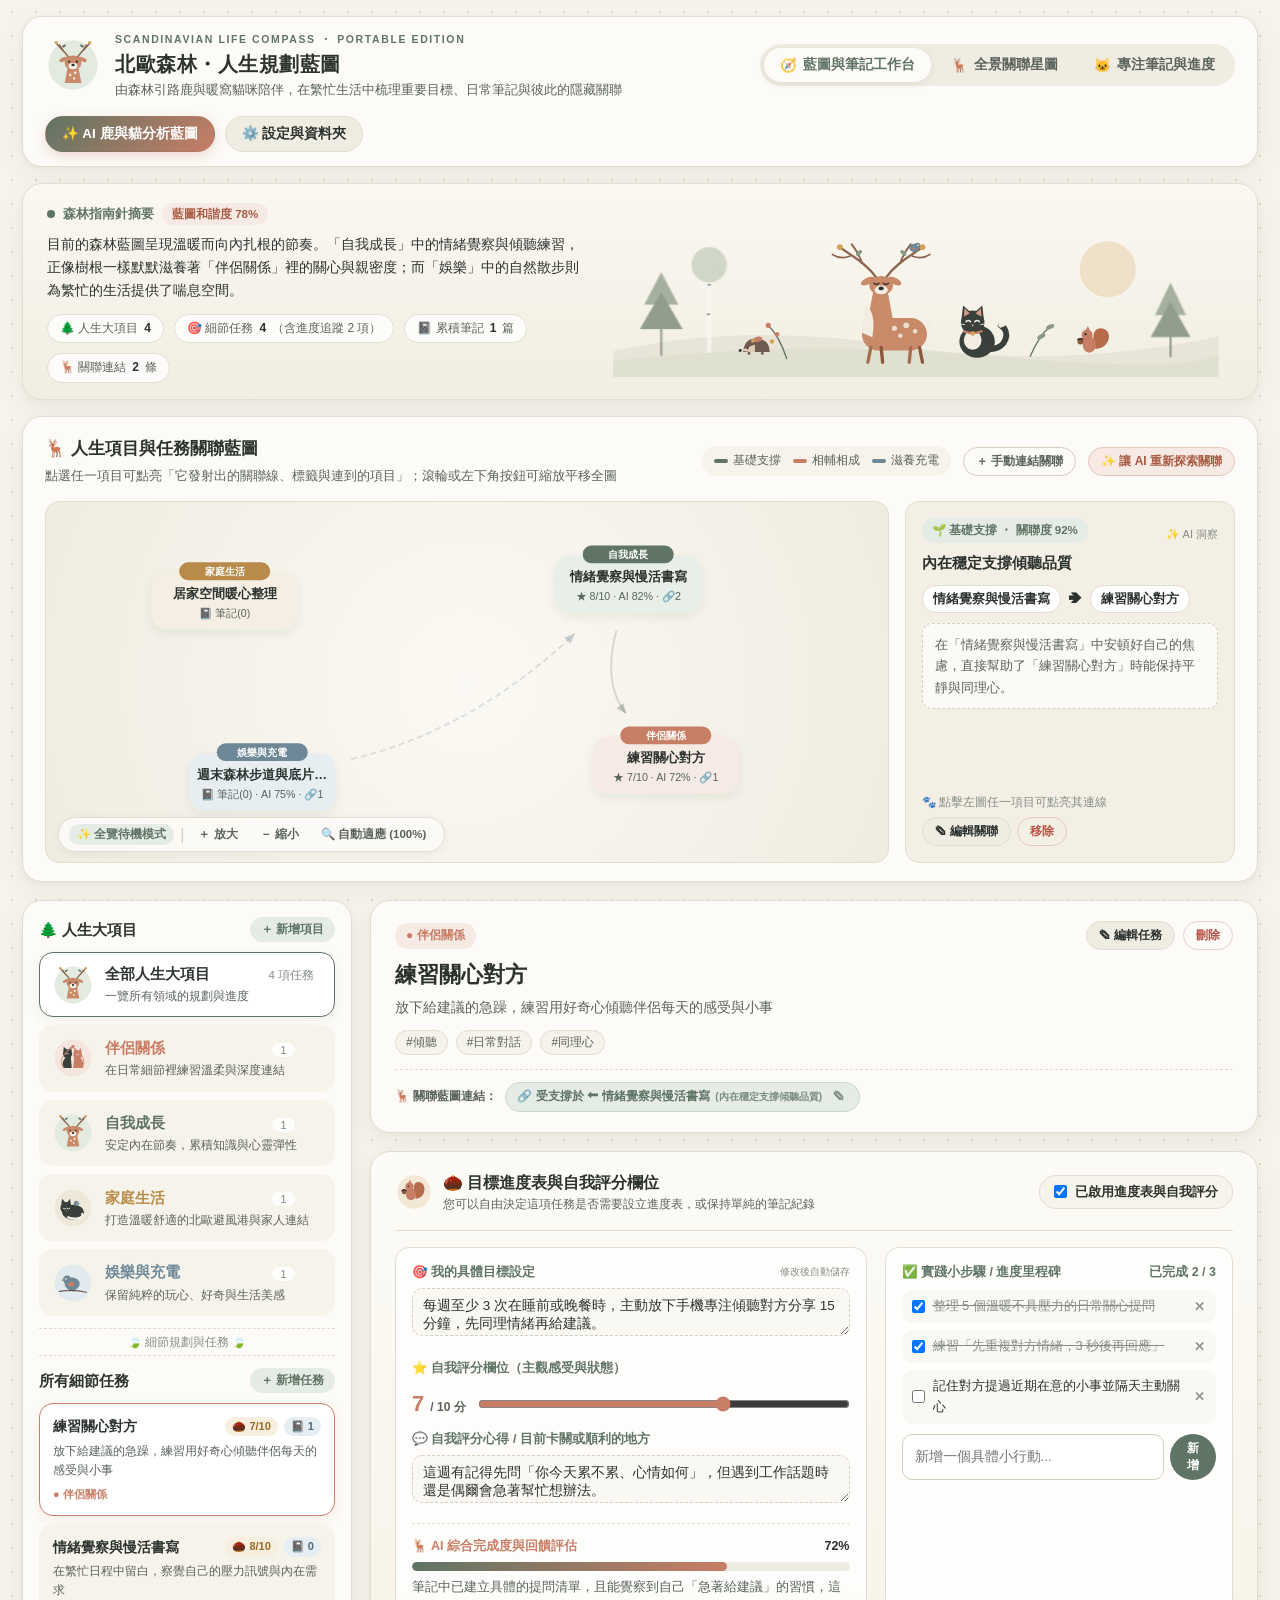
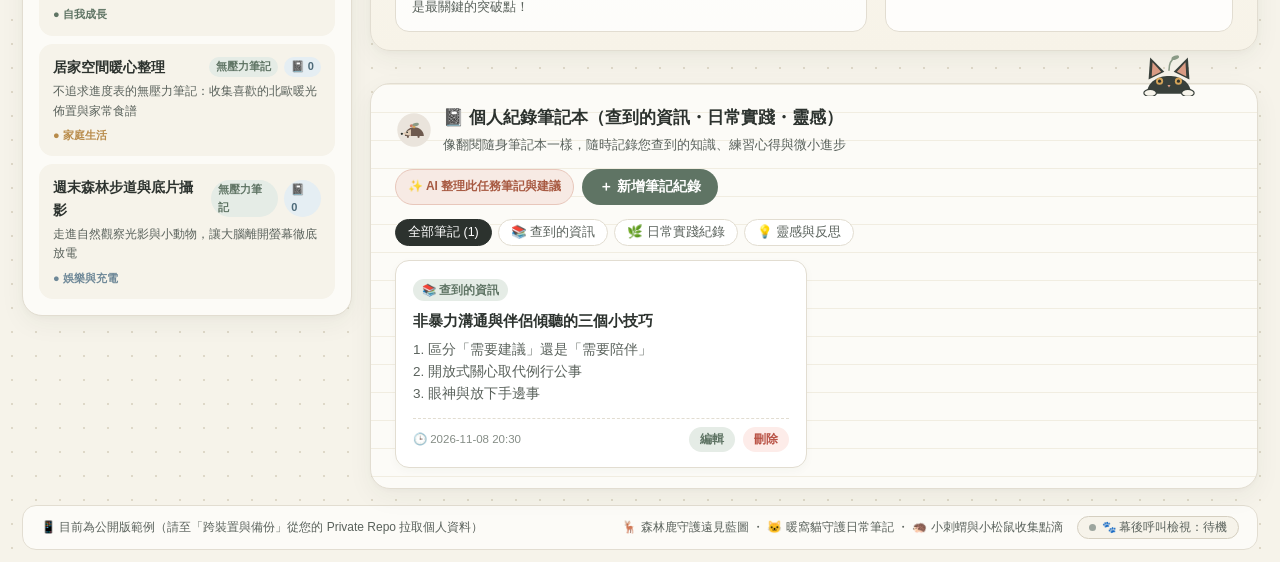
==== app/index.html @ e6d63321 "Initial public release: Nordic Life Blueprint App Architecture (Windows, MacBook, iPhone)" ====
<!DOCTYPE html>
<html lang="zh-TW">
<head>
  <meta charset="UTF-8" />
  <meta name="viewport" content="width=device-width, initial-scale=1.0, viewport-fit=cover" />
  <meta name="apple-mobile-web-app-capable" content="yes" />
  <meta name="apple-mobile-web-app-status-bar-style" content="default" />
  <meta name="apple-mobile-web-app-title" content="人生藍圖" />
  <meta name="theme-color" content="#F6F3EA" />
  <title>北歐森林・人生規劃藍圖 (Nordic Life Blueprint)</title>
  <link rel="icon" href="./icon.ico" />
  <link rel="apple-touch-icon" href="./apple-touch-icon.png" />
  <link rel="manifest" href="./manifest.json" />
  <link rel="stylesheet" href="./styles.css" />
</head>
<body>
  <div class="app-shell">
    <!-- Top Navigation & Nordic Header Banner -->
    <header class="top-header">
      <div class="brand-area">
        <div class="brand-emblem" id="headerGuardianIcon"></div>
        <div class="brand-text">
          <div class="brand-badge">SCANDINAVIAN LIFE COMPASS ・ PORTABLE EDITION</div>
          <h1>北歐森林・人生規劃藍圖</h1>
          <p>由森林引路鹿與暖窩貓咪陪伴，在繁忙生活中梳理重要目標、日常筆記與彼此的隱藏關聯</p>
        </div>
      </div>

      <div class="main-nav-tabs" role="tablist">
        <button class="nav-tab active" data-tab="SplitView" onclick="App.switchMainView('SplitView')">
          <span class="tab-icon">🧭</span>
          <span>藍圖與筆記工作台</span>
        </button>
        <button class="nav-tab" data-tab="BlueprintOnly" onclick="App.switchMainView('BlueprintOnly')">
          <span class="tab-icon">🦌</span>
          <span>全景關聯星圖</span>
        </button>
        <button class="nav-tab" data-tab="NotebookOnly" onclick="App.switchMainView('NotebookOnly')">
          <span class="tab-icon">🐱</span>
          <span>專注筆記與進度</span>
        </button>
      </div>

      <div class="header-actions">
        <button class="btn btn-ai-primary" onclick="App.openAIAnalysisModal()">
          <span>✨ AI 鹿與貓分析藍圖</span>
        </button>
        <button class="btn btn-soft" onclick="App.openSettingsModal()" title="設定 API Key 與資料備份">
          <span>⚙️ 設定與資料夾</span>
        </button>
      </div>
    </header>

    <!-- Collapsible Nordic Forest Tapestry Banner (with Deer, Cat, Hedgehog, Squirrel, Robin) -->
    <section class="forest-banner-card" id="forestBannerSection">
      <div class="forest-banner-Grid">
        <div class="forest-story-column">
          <div class="forest-compass-tag">
            <span class="dot-sage"></span>
            <span>森林指南針摘要</span>
            <span class="harmony-pill" id="harmonyScoreBadge">和諧度 78%</span>
          </div>
          <p class="forest-summary-text" id="aiForestSummaryText">
            載入人生藍圖中...
          </p>
          <div class="forest-quick-stats" id="quickStatsBar"></div>
        </div>
        <div class="forest-illustration-column" id="forestTapestryContainer">
          <!-- Injected from NordicIllustrations.forestTapestry -->
        </div>
      </div>
    </section>

    <!-- Main Content Workspace -->
    <main class="workspace-container" id="workspaceContainer">

      <!-- SECTION A: Interactive Life Blueprint & Connections Graph -->
      <section class="blueprint-section card-surface" id="blueprintSection">
        <div class="section-header">
          <div class="section-title-group">
            <h2>🦌 人生項目與任務關聯藍圖</h2>
            <span class="section-subtitle">點選任一項目可點亮「它發射出的關聯線、標籤與連到的項目」；滾輪或左下角按鈕可縮放平移全圖</span>
          </div>
          <div class="blueprint-toolbar">
            <div class="legend-group">
              <span class="legend-item"><i class="line-dot foundation"></i>基礎支撐</span>
              <span class="legend-item"><i class="line-dot synergy"></i>相輔相成</span>
              <span class="legend-item"><i class="line-dot nourish"></i>滋養充電</span>
            </div>
            <button class="btn btn-xs btn-outline" onclick="App.openAddConnectionModal()">＋ 手動連結關聯</button>
            <button class="btn btn-xs btn-ai-subtle" onclick="App.runFullAIAnalysis()">✨ 讓 AI 重新探索關聯</button>
          </div>
        </div>

        <div class="blueprint-canvas-wrapper">
          <div class="blueprint-svg-container" id="blueprintGraphContainer">
            <!-- Dynamic SVG Graph of Pillars, Tasks, and Curved Connections -->
          </div>

          <!-- Selected Connection / Insight Floating Drawer inside Graph -->
          <div class="connection-inspector" id="connectionInspector">
            <!-- Populated when user clicks a connection or task node -->
          </div>
        </div>
      </section>

      <!-- SECTION B: Pillars Sidebar + Task Detail Studio (Notebook & Optional Tracker) -->
      <section class="studio-section" id="studioSection">
        <!-- Left Sidebar: Major Pillars & Tasks List -->
        <aside class="pillars-sidebar card-surface">
          <div class="sidebar-block">
            <div class="sidebar-header">
              <h3>🌲 人生大項目</h3>
              <button class="btn-icon-text" onclick="App.openPillarModal()">＋ 新增項目</button>
            </div>
            <div class="pillars-list" id="pillarsList"></div>
          </div>

          <div class="nordic-divider">
            <span>🍃 細節規劃與任務 🍃</span>
          </div>

          <div class="sidebar-block tasks-sidebar-block">
            <div class="sidebar-header">
              <h3 id="currentPillarTasksHeader">細節任務</h3>
              <button class="btn-icon-text" onclick="App.openTaskModal()">＋ 新增任務</button>
            </div>
            <div class="tasks-list" id="tasksList"></div>
          </div>
        </aside>

        <!-- Right Main Area: Active Task Detail (Optional Tracker + Personal Notebook) -->
        <div class="task-detail-area" id="taskDetailArea">
          <!-- Dynamically rendered by App.renderActiveTask() -->
        </div>
      </section>

    </main>

    <!-- Bottom Status Bar -->
    <footer class="status-footer">
      <div class="footer-left">
        <span class="save-indicator" id="saveStatusText">🟢 已自動儲存至本地 data/life_blueprint.json</span>
      </div>
      <div class="footer-right" style="display:flex;align-items:center;gap:14px;">
        <span>🦌 森林鹿守護遠見藍圖 ・ 🐱 暖窩貓守護日常筆記 ・ 🦔 小刺蝟與小松鼠收集點滴</span>
        <button type="button" class="subtle-inspector-pill" id="footerAiInspectorBtn" onclick="App.toggleSubtleInspector()" title="點擊展開/收起低調後台模式，檢視 API 呼叫與即時生成過程">
          <span class="inspector-dot" id="inspectorDot"></span>
          <span id="inspectorFooterLabel">🐾 幕後呼叫檢視：待機</span>
        </button>
      </div>
    </footer>
  </div>

  <!-- MODAL 1: Add / Edit Life Pillar (大項目) -->
  <div class="modal-backdrop hidden" id="pillarModal">
    <div class="modal-card">
      <div class="modal-header">
        <h3 id="pillarModalTitle">新增人生大項目</h3>
        <button class="modal-close" onclick="App.closeModal('pillarModal')">✕</button>
      </div>
      <div class="modal-body">
        <input type="hidden" id="pillarFormId" />
        <label class="form-label">大項目名稱（例如：伴侶關係、自我成長、家庭、娛樂、健康）</label>
        <input type="text" class="form-input" id="pillarFormTitle" placeholder="輸入大項目名稱..." />

        <label class="form-label">溫柔副標題 / 核心期許</label>
        <input type="text" class="form-input" id="pillarFormSubtitle" placeholder="例如：在日常細節裡練習溫柔與深度連結" />

        <label class="form-label">選擇北歐守護動物插圖</label>
        <div class="guardian-picker" id="pillarGuardianPicker"></div>

        <label class="form-label">北歐自然色調</label>
        <div class="color-picker-row" id="pillarColorPicker"></div>
      </div>
      <div class="modal-footer">
        <button class="btn btn-danger-ghost" id="pillarDeleteBtn" onclick="App.deleteCurrentPillar()">刪除此項目</button>
        <div class="modal-footer-right">
          <button class="btn btn-soft" onclick="App.closeModal('pillarModal')">取消</button>
          <button class="btn btn-primary" onclick="App.savePillarForm()">儲存大項目</button>
        </div>
      </div>
    </div>
  </div>

  <!-- MODAL 2: Add / Edit Task (細節任務) -->
  <div class="modal-backdrop hidden" id="taskModal">
    <div class="modal-card">
      <div class="modal-header">
        <h3 id="taskModalTitle">新增細節規劃任務</h3>
        <button class="modal-close" onclick="App.closeModal('taskModal')">✕</button>
      </div>
      <div class="modal-body">
        <input type="hidden" id="taskFormId" />
        <label class="form-label">所屬人生大項目</label>
        <select class="form-select" id="taskFormPillarId"></select>

        <label class="form-label">任務名稱（例如：練習關心對方、增加親密度）</label>
        <input type="text" class="form-input" id="taskFormTitle" placeholder="輸入想專注的任務名稱..." />

        <label class="form-label">任務初衷 / 簡短說明</label>
        <textarea class="form-textarea" id="taskFormSummary" rows="2" placeholder="為什麼這件事對你很重要？"></textarea>

        <label class="form-label">標籤（以逗號分隔，例如：傾聽, 日常對話, 儀式感）</label>
        <input type="text" class="form-input" id="taskFormTags" placeholder="傾聽, 約會, 習慣..." />

        <div class="toggle-box-field">
          <label class="switch-label">
            <input type="checkbox" id="taskFormEnableTracker" checked />
            <span>🌰 啟用「進度表與自我評分欄位」（可隨時開關，不勾選則為純筆記本模式）</span>
          </label>
        </div>
      </div>
      <div class="modal-footer">
        <button class="btn btn-soft" onclick="App.closeModal('taskModal')">取消</button>
        <button class="btn btn-primary" onclick="App.saveTaskForm()">儲存任務</button>
      </div>
    </div>
  </div>

  <!-- MODAL 3: Add / Edit Note (個人紀錄筆記) -->
  <div class="modal-backdrop hidden" id="noteModal">
    <div class="modal-card modal-lg">
      <div class="modal-header">
        <h3 id="noteModalTitle">🐱 撰寫任務筆記紀錄</h3>
        <button class="modal-close" onclick="App.closeModal('noteModal')">✕</button>
      </div>
      <div class="modal-body">
        <input type="hidden" id="noteFormId" />
        <div class="form-row-2">
          <div>
            <label class="form-label">筆記分類</label>
            <select class="form-select" id="noteFormCategory">
              <option value="📚 查到的資訊">📚 查到的資訊（書籍、文章、技巧整理）</option>
              <option value="🌿 日常實踐紀錄">🌿 日常實踐紀錄（今天試了什麼、發生的小事）</option>
              <option value="💡 靈感與反思">💡 靈感與反思（自我覺察、新想法）</option>
            </select>
          </div>
          <div>
            <label class="form-label">筆記標題</label>
            <input type="text" class="form-input" id="noteFormTitle" placeholder="例如：非暴力溝通的三個小練習..." />
          </div>
        </div>

        <label class="form-label">筆記內容（支援多行自由記錄）</label>
        <textarea class="form-textarea notebook-textarea" id="noteFormContent" rows="8" placeholder="在這裡像寫筆記本一樣，自由記下你查到的資訊、體會或日常練習點滴..."></textarea>
      </div>
      <div class="modal-footer">
        <button class="btn btn-soft" onclick="App.closeModal('noteModal')">取消</button>
        <button class="btn btn-primary" onclick="App.saveNoteForm()">儲存筆記</button>
      </div>
    </div>
  </div>

  <!-- MODAL 4: Manual / Edit Connection Modal (建立與編輯任務關聯) -->
  <div class="modal-backdrop hidden" id="connectionModal">
    <div class="modal-card">
      <div class="modal-header">
        <h3 id="connModalTitle">🦌 建立人生規劃間的關聯</h3>
        <button class="modal-close" onclick="App.closeModal('connectionModal')">✕</button>
      </div>
      <div class="modal-body">
        <input type="hidden" id="connFormId" />
        <div class="form-row-2">
          <div>
            <label class="form-label">起點任務 / 動力來源</label>
            <select class="form-select" id="connFormFrom"></select>
          </div>
          <div>
            <label class="form-label" style="display:flex;justify-content:space-between;align-items:center;">
              <span>影響的目標任務</span>
              <button type="button" class="btn-icon-text" onclick="App.swapConnectionEndpoints()" title="對調起點與目標方向">⇄ 對調方向</button>
            </label>
            <select class="form-select" id="connFormTo"></select>
          </div>
        </div>

        <label class="form-label">關聯性質</label>
        <select class="form-select" id="connFormType">
          <option value="foundation">🌱 基礎支撐（做好 A 能讓 B 更順利穩固）</option>
          <option value="synergy">✨ 相輔相成（A 與 B 彼此促進、正向循環）</option>
          <option value="nourish">🍃 滋養充電（A 為 B 提供能量與休息餘裕）</option>
        </select>

        <label class="form-label">關聯短標題（顯示在藍圖連線上）</label>
        <input type="text" class="form-input" id="connFormLabel" placeholder="例如：內在穩定支撐傾聽品質" />

        <label class="form-label">為什麼這兩件事互相影響？</label>
        <textarea class="form-textarea" id="connFormReason" rows="3" placeholder="寫下這兩個任務之間的關聯與啟發..."></textarea>

        <label class="form-label">關聯強度 (<span id="connStrengthVal">85</span>%)</label>
        <input type="range" min="30" max="100" value="85" class="nordic-slider" id="connFormStrength" oninput="document.getElementById('connStrengthVal').textContent=this.value" />
      </div>
      <div class="modal-footer">
        <button class="btn btn-danger-ghost" id="connDeleteInModalBtn" style="display:none" onclick="App.deleteConnFromModal()">刪除此關聯</button>
        <div class="modal-footer-right">
          <button class="btn btn-soft" onclick="App.closeModal('connectionModal')">取消</button>
          <button class="btn btn-primary" id="connSaveBtn" onclick="App.saveConnectionForm()">儲存關聯線</button>
        </div>
      </div>
    </div>
  </div>

  <!-- MODAL 5: AI Analysis & Settings Modal (支援 API Key 直連 + Google AI Pro 網頁版橋接) -->
  <div class="modal-backdrop hidden" id="aiModal">
    <div class="modal-card modal-lg">
      <div class="modal-header">
        <h3>✨ 北歐森林 AI 智者 — 關聯與完成度評估</h3>
        <button class="modal-close" onclick="App.closeModal('aiModal')" title="關閉視窗">✕</button>
      </div>
      <!-- Warning Banner shown if user clicks X while AI analysis request is in progress -->
      <div id="aiCloseWarningBanner" class="ai-close-warning-banner hidden">
        <div class="warning-text">
          <strong>⚠️ 警告：AI 分析請求已送出且正在運算中！</strong>
          <p>森林引路鹿與暖窩貓咪正在等待 Google Gemini 回傳分析結果，現在離開頁面可能會中斷更新。您確定要離開嗎？</p>
        </div>
        <div class="warning-actions">
          <button type="button" class="btn btn-xs btn-primary" onclick="App.dismissCloseWarning()">繼續等待完成</button>
          <button type="button" class="btn btn-xs btn-danger-ghost" onclick="App.forceCloseAiModal()">仍要離開頁面</button>
        </div>
      </div>
      <div class="modal-body">
        <div class="ai-mode-banner">
          <div class="ai-mode-icon" id="aiModalDeerIcon"></div>
          <div class="ai-mode-desc">
            <strong>為什麼需要 AI 協助評估？</strong>
            <p>人生中的任務往往不是孤立的算術（例如「自我成長的情緒書寫」其實深深影響「伴侶關係的傾聽」）。AI 智者會閱讀您的<strong>所有筆記內容、目標與自我評分</strong>，自動找出跨領域的隱藏關聯，並給出溫暖客觀的完成度評估。</p>
          </div>
        </div>

        <div class="ai-tabs-bar">
          <button class="ai-subtab active" id="tabBtnApi" onclick="App.switchAiTab('api')">⚡ 方式一：Gemini API 自動一鍵分析（推薦）</button>
          <button class="ai-subtab" id="tabBtnBridge" onclick="App.switchAiTab('bridge')">📋 方式二：搭配您的 Google AI Pro 網頁版對話</button>
        </div>

        <!-- Mode 1: Direct Gemini API -->
        <div id="aiTabContentApi" class="ai-tab-panel">
          <div class="form-row-2">
            <div>
              <label class="form-label">Google Gemini API Key（免費申請，儲存在您的本地電腦）</label>
              <input type="password" class="form-input" id="aiApiKeyInput" placeholder="貼上 AIzaSy... 開頭的 API Key" />
            </div>
            <div>
              <label class="form-label" style="display:flex;justify-content:space-between;align-items:center;">
                <span>選擇主流 Gemini 模型（已排除過輕量模型）</span>
                <button type="button" class="btn-icon-text" onclick="App.fetchAvailableModels()">🔄 自動偵測主流模型</button>
              </label>
              <select class="form-select" id="aiModelSelect">
                <option value="gemini-3.8-flash">gemini-3.8-flash 【⭐ 非常夠用・最推薦｜速度與推理兼具】</option>
                <option value="gemini-3.8-pro">gemini-3.8-pro 【🧠 極度夠用・深度洞察｜適合大量筆記深層推理】</option>
                <option value="gemini-3.5-pro">gemini-3.5-pro 【🌿 標準夠用・穩定備援｜進階邏輯分析】</option>
              </select>
            </div>
          </div>

          <div class="toggle-box-field" style="margin-top:4px;background:#F4EFE4;padding:10px 14px;border-radius:10px;border:1px solid var(--border-subtle);display:flex;align-items:center;justify-content:space-between;gap:12px;flex-wrap:wrap;">
            <div style="font-size:12.5px;">
              <strong>⚡ 思考與生成速度控制（解決新版模型預設思考數分鐘的問題）</strong>
              <div style="color:var(--ink-secondary);font-size:11.5px;">新版 Gemini 預設會進行數萬字的隱藏深度推理（可能耗時數分鐘）。建議使用「極速直出」或「輕量思考」。</div>
            </div>
            <select class="form-select" id="aiThinkingModeSelect" style="width:auto;min-width:260px;">
              <option value="fast" selected>⚡ 極速直出模式（關閉冗長思考，約 3～8 秒完成）</option>
              <option value="light">🌿 輕量思考模式（限制短思考並即時顯示推理，約 10～20 秒）</option>
              <option value="deep">🧠 完整深度思考（模型不限時長深度推理，耗時較久）</option>
            </select>
          </div>
          <div class="helper-box">
            💡 <strong>如何免費取得 API Key？</strong> 前往 <a href="https://aistudio.google.com/app/apikey" target="_blank" rel="noopener">Google AI Studio (aistudio.google.com/app/apikey)</a> 登入您的 Google 帳號，點擊 <code>Create API key</code> 即可免費取得，個人日常分析完全在免費額度內！
          </div>

          <div class="ai-action-row">
            <button class="btn btn-ai-primary btn-lg" id="btnRunApiAnalysis" onclick="App.executeGeminiApiAnalysis()">
              ✨ 立即使用 API 分析我的人生藍圖與完成度
            </button>
            <button class="btn btn-soft" onclick="App.SaveApiSettingsOnly()">僅儲存金鑰設定</button>
            <button class="btn btn-xs btn-danger-ghost hidden" id="btnAbortAiCall" onclick="App.abortCurrentAiCall()">⏹️ 中止請求</button>
          </div>
          <div id="aiApiStatusBox" class="ai-status-box hidden"></div>

          <!-- Low-profile collapsible trace bar inside AI Modal -->
          <div class="modal-trace-bar">
            <div class="modal-trace-header" onclick="App.toggleModalTraceBody()">
              <div class="trace-header-left">
                <span class="inspector-dot" id="modalTraceDot"></span>
                <span id="modalTraceSummary">🐾 低調後台檢視：尚未發送請求</span>
              </div>
              <span class="trace-toggle-link" id="modalTraceToggleText">🔍 展開呼叫與即時生成過程 ▾</span>
            </div>
            <div id="modalTraceBody" class="modal-trace-body hidden">
              <div class="trace-metrics-row" id="modalTraceMetrics">
                <span>模型：<strong>—</strong></span>
                <span>HTTP：<strong>—</strong></span>
                <span>耗時：<strong>0.0s</strong></span>
                <span>已接收：<strong>0 片段 / 0 字元</strong></span>
              </div>
              <div class="trace-columns">
                <div class="trace-col">
                  <div class="trace-col-title">📡 呼叫階段日誌 (API Call Log)</div>
                  <pre class="trace-pre" id="modalTraceLog">等待呼叫中...</pre>
                </div>
                <div class="trace-col">
                  <div class="trace-col-title">✍️ 模型即時生成內容串流 (Live Stream)</div>
                  <pre class="trace-pre" id="modalTraceStream">尚未開始生成...</pre>
                </div>
              </div>
            </div>
          </div>
        </div>

        <!-- Mode 2: Web Gemini Pro Copy-Paste Bridge -->
        <div id="aiTabContentBridge" class="ai-tab-panel hidden">
          <p class="bridge-intro">
            如果您想直接使用目前已訂閱的 <strong>Google AI Pro (Gemini Advanced 網頁版)</strong> 而不申請 API Key，只需以下兩步：
          </p>
          <div class="bridge-step-box">
            <strong>步驟 1：</strong> 點擊下方按鈕，程式會將您目前的所有大項目、任務、筆記與自我評分打包成結構化提示詞（Prompt）。
            <div style="margin-top:8px;">
              <button class="btn btn-primary" onclick="App.copyPromptForWebGemini()">📋 一鍵複製藍圖分析 Prompt</button>
              <a href="https://gemini.google.com/app" target="_blank" rel="noopener" class="btn btn-soft" style="text-decoration:none;display:inline-block;margin-left:8px;">🔗 打開 Gemini 網頁版</a>
            </div>
          </div>

          <div class="bridge-step-box" style="margin-top:12px;">
            <strong>步驟 2：</strong> 將 Gemini 網頁版回覆的 JSON 結果貼在下方，點擊「套用至我的人生藍圖」，關聯圖與完成度就會自動更新！
            <textarea class="form-textarea" id="bridgeJsonInput" rows="5" placeholder="將 Gemini 回覆的 JSON 內容貼在這裡..."></textarea>
            <button class="btn btn-ai-primary" style="margin-top:8px;" onclick="App.applyBridgeJsonResponse()">✨ 解析並套用至我的人生藍圖</button>
          </div>
        </div>
      </div>
    </div>
  </div>

  <!-- MODAL 6: Portable Settings, Cross-Device Cloud Sync & Backup Modal -->
  <div class="modal-backdrop hidden" id="settingsModal">
    <div class="modal-card modal-lg">
      <div class="modal-header">
        <h3>⚙️ 跨裝置同步（Windows / MacBook / iPhone）與資料管理</h3>
        <button class="modal-close" onclick="App.closeModal('settingsModal')">✕</button>
      </div>
      <div class="modal-body">
        <div class="portable-info-box">
          <strong>🔒 架構與個資分離設計（Public App Repo + Private Data Repo）</strong>
          <p style="margin-top:4px;">
            • <strong>公開 App 架構 (`Life-Cat-Upgrade`)</strong>：僅包含程式碼與無個資範例，可完全安心設為 <strong>Public</strong> 以開啟免費 GitHub Pages。<br />
            • <strong>電腦端指定資料夾 (`data/`)</strong>：只要將您的個人資料檔 <code>life_blueprint.json</code> 放入專案下的 <strong><code>data/</code></strong> 資料夾（或將您的私人資料 Repo clone 至 <code>data/</code>），開啟程式即會自動讀取！<br />
            • <strong>iPhone / 跨裝置同步</strong>：下方可綁定您專屬的 <strong>Private Repo（私人資料倉庫）</strong>，在手機與電腦間安全讀寫個人資料。
          </p>
        </div>

        <!-- GitHub Cloud Sync Section -->
        <div class="portable-info-box" style="background:#F4EFE4;border-color:#D5CFC0;">
          <div style="display:flex;justify-content:space-between;align-items:center;margin-bottom:6px;flex-wrap:wrap;gap:6px;">
            <strong>☁️ 個人資料 Private Repo 雲端同步（電腦 & iPhone 共用）</strong>
            <span style="font-size:11.5px;color:var(--sage-primary);font-weight:700;" id="ghSyncStatusBadge">Private Repo 專屬通道</span>
          </div>
          <p style="font-size:12px;color:var(--ink-secondary);margin-bottom:10px;">
            請填寫您用來存放個人資料的 <strong>私人儲存庫 (Private Repo)</strong> 名稱（例如 <code>johnny8dada/Life-Cat-Data</code>）與 GitHub Token（勾選 <code>repo</code> 權限）。拉取後會自動寫入本機 <code>data/life_blueprint.json</code>。
          </p>

          <div class="form-row-2">
            <div>
              <label class="form-label">個人資料 Private Repo (Owner/Repo)</label>
              <input type="text" class="form-input" id="ghRepoInput" value="johnny8dada/Life-Cat-Data" placeholder="例如：johnny8dada/Life-Cat-Data" />
            </div>
            <div>
              <label class="form-label">GitHub Personal Access Token (ghp_...)</label>
              <input type="password" class="form-input" id="ghTokenInput" placeholder="貼上 ghp_ 或 github_pat_ 開頭的 Token" />
            </div>
          </div>

          <div style="display:flex;align-items:center;justify-content:space-between;flex-wrap:wrap;gap:10px;margin-top:10px;">
            <label style="display:inline-flex;align-items:center;gap:6px;font-size:12.5px;font-weight:600;cursor:pointer;">
              <input type="checkbox" id="ghAutoSyncCheckbox" onchange="App.saveGithubSyncConfig()" />
              <span>🔄 修改資料後自動同步至 Private Repo（推薦開啟）</span>
            </label>
            <div style="display:flex;gap:8px;flex-wrap:wrap;">
              <button type="button" class="btn btn-xs btn-soft" onclick="App.saveGithubSyncConfig(true)">💾 儲存設定</button>
              <button type="button" class="btn btn-xs btn-outline" onclick="App.pullFromGithubCloud()">⬇️ 從 Private Repo 拉取</button>
              <button type="button" class="btn btn-xs btn-primary" onclick="App.pushToGithubCloud()">⬆️ 推送至 Private Repo</button>
            </div>
          </div>

          <div id="ghSyncStatusBox" class="ai-status-box hidden" style="margin-top:10px;"></div>
        </div>

        <label class="form-label" style="margin-top:4px;">📦 本地指定資料夾 (`data/`) 與手動備份管理</label>
        <div class="settings-actions-grid">
          <button class="btn btn-soft" onclick="App.openLocalDataFolder()">📂 打開指定 data 資料夾</button>
          <button class="btn btn-soft" onclick="App.exportBlueprintJson()">⬇️ 匯出個人資料 (life_blueprint.json)</button>
          <label class="btn btn-soft file-upload-btn" style="justify-content:center;cursor:pointer;">
            ⬆️ 載入個人資料 (.json)
            <input type="file" accept=".json" onchange="App.importBlueprintJson(event)" style="display:none" />
          </label>
        </div>
      </div>
      <div class="modal-footer">
        <button class="btn btn-primary" onclick="App.closeModal('settingsModal')">完成</button>
      </div>
    </div>
  </div>

  <!-- Mobile Bottom Navigation Bar (Visible on iPhone / Mobile Screens) -->
  <nav class="mobile-bottom-nav" id="mobileBottomNav">
    <button type="button" class="mobile-nav-item active" data-mobtab="SplitView" onclick="App.switchMainView('SplitView')">
      <span class="mob-icon">🧭</span>
      <span>總覽工作台</span>
    </button>
    <button type="button" class="mobile-nav-item" data-mobtab="BlueprintOnly" onclick="App.switchMainView('BlueprintOnly')">
      <span class="mob-icon">🦌</span>
      <span>星環藍圖</span>
    </button>
    <button type="button" class="mobile-nav-item" data-mobtab="NotebookOnly" onclick="App.switchMainView('NotebookOnly')">
      <span class="mob-icon">🐱</span>
      <span>筆記與進度</span>
    </button>
    <button type="button" class="mobile-nav-item" onclick="App.openAIAnalysisModal()">
      <span class="mob-icon">✨</span>
      <span>AI 智者</span>
    </button>
    <button type="button" class="mobile-nav-item" onclick="App.openSettingsModal()">
      <span class="mob-icon">☁️</span>
      <span>同步設定</span>
    </button>
  </nav>

  <!-- Subtle Floating Background AI Inspector Drawer (toggled from footer pill) -->
  <aside id="subtleInspectorDrawer" class="subtle-inspector-drawer hidden">
    <div class="subtle-drawer-header">
      <div style="display:flex;align-items:center;gap:8px;">
        <span class="inspector-dot" id="drawerTraceDot"></span>
        <strong>🐾 低調幕後觀察窗（API 呼叫與即時串流）</strong>
      </div>
      <div style="display:flex;align-items:center;gap:6px;">
        <button type="button" class="btn-drawer-mini" onclick="App.clearTraceLogs()">清除紀錄</button>
        <button type="button" class="btn-drawer-mini" onclick="App.toggleSubtleInspector()">收起 ✕</button>
      </div>
    </div>
    <div class="subtle-drawer-metrics" id="drawerTraceMetrics">
      <span>狀態：待機中</span>
    </div>
    <div class="subtle-drawer-grid">
      <div>
        <div class="trace-col-title">📡 呼叫階段日誌</div>
        <pre class="trace-pre" id="drawerTraceLog">尚無 API 呼叫紀錄。</pre>
      </div>
      <div>
        <div class="trace-col-title">✍️ 即時生成內容串流 (Live Output)</div>
        <pre class="trace-pre" id="drawerTraceStream">尚無生成內容。</pre>
      </div>
    </div>
  </aside>

  <!-- Toast Notification -->
  <div id="toastContainer" class="toast-container"></div>

  <script src="./illustrations.js"></script>
  <script src="./app.js"></script>
</body>
</html>
---- app/styles.css ----
/* Scandinavian Minimalist Illustration Theme — 北歐森林・人生規劃藍圖 */
:root {
  --bg-oat: #F6F3EA;
  --bg-birch: #EFECE2;
  --surface-card: #FCFBF7;
  --surface-warm: #F4EFE4;
  --ink-primary: #2C322E;
  --ink-secondary: #5A625C;
  --ink-muted: #858D86;
  --sage-primary: #5F7464;
  --sage-light: #8A9A86;
  --sage-soft: #E5ECE6;
  --terracotta: #C87D65;
  --terracotta-soft: #F7EAE4;
  --fjord-blue: #6E8898;
  --fjord-soft: #E5EEF3;
  --ochre-gold: #C89B54;
  --ochre-soft: #F6EFE0;
  --border-subtle: #E2DDD1;
  --border-warm: #D5CFC0;
  --radius-lg: 20px;
  --radius-md: 14px;
  --radius-sm: 10px;
  --shadow-nordic: 0 8px 26px rgba(44, 50, 46, 0.05), 0 2px 6px rgba(44, 50, 46, 0.03);
}

* {
  box-sizing: border-box;
  margin: 0;
  padding: 0;
}

body {
  font-family: "Noto Sans TC", "PingFang TC", "Microsoft JhengHei", -apple-system, BlinkMacSystemFont, sans-serif;
  background-color: var(--bg-oat);
  background-image: radial-gradient(#DED8C8 0.85px, transparent 0.85px);
  background-size: 24px 24px;
  color: var(--ink-primary);
  line-height: 1.6;
  min-height: 100vh;
  overflow-x: hidden;
}

.app-shell {
  max-width: 1460px;
  margin: 0 auto;
  padding: 16px 22px 12px;
  display: flex;
  flex-direction: column;
  gap: 16px;
  min-height: 100vh;
}

/* Header */
.top-header {
  display: flex;
  align-items: center;
  justify-content: space-between;
  background: var(--surface-card);
  border: 1px solid var(--border-subtle);
  border-radius: var(--radius-lg);
  padding: 14px 22px;
  box-shadow: var(--shadow-nordic);
  gap: 16px;
  flex-wrap: wrap;
}

.brand-area {
  display: flex;
  align-items: center;
  gap: 14px;
}

.brand-emblem {
  width: 56px;
  height: 56px;
  flex-shrink: 0;
}

.brand-badge {
  font-size: 10.5px;
  letter-spacing: 1.6px;
  color: var(--sage-primary);
  font-weight: 700;
}

.brand-text h1 {
  font-size: 20px;
  font-weight: 700;
  color: var(--ink-primary);
  letter-spacing: 0.5px;
}

.brand-text p {
  font-size: 12.5px;
  color: var(--ink-secondary);
}

/* Main Navigation Tabs */
.main-nav-tabs {
  display: flex;
  background: var(--bg-birch);
  padding: 4px;
  border-radius: 999px;
  gap: 4px;
}

.nav-tab {
  border: none;
  background: transparent;
  padding: 8px 16px;
  border-radius: 999px;
  font-size: 13.5px;
  font-weight: 600;
  color: var(--ink-secondary);
  cursor: pointer;
  display: flex;
  align-items: center;
  gap: 6px;
  transition: all 0.2s ease;
}

.nav-tab:hover {
  color: var(--ink-primary);
}

.nav-tab.active {
  background: var(--surface-card);
  color: var(--sage-primary);
  box-shadow: 0 2px 8px rgba(44, 50, 46, 0.08);
}

.header-actions {
  display: flex;
  align-items: center;
  gap: 10px;
}

/* Buttons */
.btn {
  border: 1px solid transparent;
  border-radius: 999px;
  padding: 8px 16px;
  font-size: 13.5px;
  font-weight: 600;
  cursor: pointer;
  display: inline-flex;
  align-items: center;
  gap: 6px;
  transition: all 0.2s ease;
  font-family: inherit;
}

.btn-primary {
  background: var(--sage-primary);
  color: #fff;
}
.btn-primary:hover {
  background: #4E6153;
  transform: translateY(-1px);
}

.btn-ai-primary {
  background: linear-gradient(135deg, #5F7464 0%, #C87D65 100%);
  color: #fff;
  box-shadow: 0 4px 12px rgba(200, 125, 101, 0.25);
}
.btn-ai-primary:hover {
  filter: brightness(1.06);
  transform: translateY(-1px);
}

.btn-ai-subtle {
  background: var(--terracotta-soft);
  color: #A85B43;
  border: 1px solid #E8C7BB;
}
.btn-ai-subtle:hover {
  background: #F0DCD3;
}

.btn-soft {
  background: var(--bg-birch);
  color: var(--ink-primary);
  border-color: var(--border-subtle);
}
.btn-soft:hover {
  background: #E5E0D3;
}

.btn-outline {
  background: transparent;
  color: var(--ink-secondary);
  border: 1px solid var(--border-warm);
}
.btn-outline:hover {
  background: var(--bg-birch);
  color: var(--ink-primary);
}

.btn-danger-ghost {
  background: transparent;
  color: #B95346;
  border: 1px solid rgba(185, 83, 70, 0.25);
}
.btn-danger-ghost:hover {
  background: #FDECE9;
}

.btn-xs {
  padding: 5px 12px;
  font-size: 12px;
}

.btn-lg {
  padding: 11px 22px;
  font-size: 14.5px;
}

.btn-icon-text {
  background: var(--sage-soft);
  color: var(--sage-primary);
  border: none;
  border-radius: 999px;
  padding: 4px 11px;
  font-size: 12px;
  font-weight: 600;
  cursor: pointer;
  transition: all 0.15s;
}
.btn-icon-text:hover {
  background: #D3E0D5;
}

/* Forest Tapestry Banner */
.forest-banner-card {
  background: linear-gradient(180deg, #FAF8F2 0%, #F1EDE1 100%);
  border: 1px solid var(--border-subtle);
  border-radius: var(--radius-lg);
  padding: 16px 24px 0 24px;
  box-shadow: var(--shadow-nordic);
  overflow: hidden;
}

.forest-banner-Grid {
  display: grid;
  grid-template-columns: 1.05fr 1.25fr;
  align-items: center;
  gap: 20px;
}

.forest-story-column {
  padding-bottom: 16px;
}

.forest-compass-tag {
  display: inline-flex;
  align-items: center;
  gap: 8px;
  font-size: 12.5px;
  font-weight: 700;
  color: var(--sage-primary);
  margin-bottom: 8px;
}

.dot-sage {
  width: 8px;
  height: 8px;
  border-radius: 50%;
  background: var(--sage-primary);
}

.harmony-pill {
  background: var(--terracotta-soft);
  color: #A85B43;
  padding: 2px 10px;
  border-radius: 999px;
  font-size: 11.5px;
}

.forest-summary-text {
  font-size: 14px;
  color: var(--ink-primary);
  line-height: 1.65;
  margin-bottom: 12px;
}

.forest-quick-stats {
  display: flex;
  flex-wrap: wrap;
  gap: 10px;
}

.stat-chip {
  background: rgba(255, 255, 255, 0.78);
  border: 1px solid var(--border-subtle);
  border-radius: 999px;
  padding: 4px 12px;
  font-size: 12px;
  color: var(--ink-secondary);
  display: inline-flex;
  align-items: center;
  gap: 6px;
}

.stat-chip strong {
  color: var(--ink-primary);
}

.forest-illustration-column {
  display: flex;
  justify-content: flex-end;
  align-items: flex-end;
}

.nordic-tapestry-svg {
  width: 100%;
  max-height: 155px;
  display: block;
}

/* Gentle Nordic Animations */
@keyframes floatSlow {
  0%, 100% { transform: translate(285px, 28px); }
  50% { transform: translate(285px, 24px); }
}
.anim-float-slow {
  animation: floatSlow 5s ease-in-out infinite;
}

@keyframes breatheCat {
  0%, 100% { transform: translate(455px, 108px) scale(1); }
  50% { transform: translate(455px, 108px) scale(1.025); }
}
.anim-breathe {
  animation: breatheCat 4s ease-in-out infinite;
}

/* Workspace Layout */
.workspace-container {
  display: flex;
  flex-direction: column;
  gap: 18px;
  flex: 1;
}

.card-surface {
  background: var(--surface-card);
  border: 1px solid var(--border-subtle);
  border-radius: var(--radius-lg);
  box-shadow: var(--shadow-nordic);
}

/* Section A: Interactive Blueprint Graph */
.blueprint-section {
  padding: 18px 22px;
}

.section-header {
  display: flex;
  align-items: center;
  justify-content: space-between;
  flex-wrap: wrap;
  gap: 12px;
  margin-bottom: 14px;
}

.section-title-group h2 {
  font-size: 17px;
  font-weight: 700;
  color: var(--ink-primary);
}

.section-subtitle {
  font-size: 12.5px;
  color: var(--ink-secondary);
}

.blueprint-toolbar {
  display: flex;
  align-items: center;
  gap: 12px;
  flex-wrap: wrap;
}

.legend-group {
  display: flex;
  align-items: center;
  gap: 12px;
  font-size: 12px;
  color: var(--ink-secondary);
  background: var(--bg-oat);
  padding: 5px 12px;
  border-radius: 999px;
}

.legend-item {
  display: inline-flex;
  align-items: center;
  gap: 5px;
}

.line-dot {
  width: 14px;
  height: 4px;
  border-radius: 4px;
  display: inline-block;
}
.line-dot.foundation { background: #5F7464; }
.line-dot.synergy { background: #C87D65; }
.line-dot.nourish { background: #6E8898; }

.blueprint-canvas-wrapper {
  display: grid;
  grid-template-columns: 1fr 330px;
  gap: 16px;
  align-items: stretch;
}

.blueprint-svg-container {
  background: radial-gradient(circle at 50% 50%, #FBF9F3 0%, #EFECE1 100%);
  border: 1px solid var(--border-subtle);
  border-radius: var(--radius-md);
  min-height: 360px;
  position: relative;
  overflow: hidden;
  display: flex;
  align-items: center;
  justify-content: center;
  user-select: none;
}

.blueprint-svg {
  width: 100%;
  height: 360px;
  display: block;
  cursor: grab;
}
.blueprint-svg:active {
  cursor: grabbing;
}

.node-svg-group, .conn-svg-group {
  transition: opacity 0.25s ease;
}

.graph-floating-controls {
  position: absolute;
  bottom: 10px;
  left: 12px;
  display: flex;
  align-items: center;
  gap: 6px;
  background: rgba(252, 251, 247, 0.88);
  backdrop-filter: blur(4px);
  border: 1px solid var(--border-subtle);
  border-radius: 999px;
  padding: 4px 10px;
  box-shadow: 0 2px 8px rgba(44, 50, 46, 0.06);
  z-index: 5;
}

.graph-ctrl-btn {
  border: none;
  background: transparent;
  color: var(--ink-secondary);
  font-size: 11.5px;
  font-weight: 600;
  padding: 3px 8px;
  border-radius: 999px;
  cursor: pointer;
  transition: all 0.15s;
}
.graph-ctrl-btn:hover {
  background: var(--bg-birch);
  color: var(--ink-primary);
}
.graph-ctrl-btn.active {
  background: var(--sage-soft);
  color: var(--sage-primary);
}

/* Connection Inspector Card */
.connection-inspector {
  background: var(--surface-warm);
  border: 1px solid var(--border-subtle);
  border-radius: var(--radius-md);
  padding: 16px;
  display: flex;
  flex-direction: column;
  justify-content: space-between;
}

.inspector-badge {
  display: inline-flex;
  align-items: center;
  gap: 6px;
  font-size: 11.5px;
  font-weight: 700;
  padding: 3px 10px;
  border-radius: 999px;
  margin-bottom: 8px;
}

.inspector-title {
  font-size: 15px;
  font-weight: 700;
  color: var(--ink-primary);
  margin-bottom: 8px;
}

.inspector-reason {
  font-size: 13px;
  color: var(--ink-secondary);
  line-height: 1.65;
  background: rgba(255, 255, 255, 0.7);
  padding: 10px 12px;
  border-radius: var(--radius-sm);
  border: 1px dashed var(--border-warm);
}

.inspector-Route {
  display: flex;
  align-items: center;
  gap: 8px;
  margin: 10px 0;
  font-size: 12.5px;
  font-weight: 600;
  flex-wrap: wrap;
}

.route-pill {
  background: #fff;
  border: 1px solid var(--border-subtle);
  padding: 3px 10px;
  border-radius: 999px;
  cursor: pointer;
}
.route-pill:hover {
  border-color: var(--sage-primary);
}

/* Section B: Studio (Pillars Sidebar + Active Task Studio) */
.studio-section {
  display: grid;
  grid-template-columns: 330px 1fr;
  gap: 18px;
  align-items: start;
}

.pillars-sidebar {
  padding: 16px;
  display: flex;
  flex-direction: column;
  gap: 12px;
}

.sidebar-header {
  display: flex;
  align-items: center;
  justify-content: space-between;
  margin-bottom: 10px;
}

.sidebar-header h3 {
  font-size: 15px;
  font-weight: 700;
}

.pillars-list {
  display: flex;
  flex-direction: column;
  gap: 8px;
}

.pillar-item {
  display: flex;
  align-items: center;
  gap: 11px;
  padding: 10px 12px;
  border-radius: var(--radius-md);
  border: 1.5px solid transparent;
  background: var(--bg-oat);
  cursor: pointer;
  transition: all 0.18s ease;
  position: relative;
}

.pillar-item:hover {
  background: var(--bg-birch);
}

.pillar-item.active {
  background: #fff;
  border-color: var(--sage-primary);
  box-shadow: 0 4px 12px rgba(44, 50, 46, 0.06);
}

.pillar-guardian-thumb {
  width: 42px;
  height: 42px;
  flex-shrink: 0;
}

.pillar-info {
  flex: 1;
  min-width: 0;
}

.pillar-title-row {
  display: flex;
  align-items: center;
  justify-content: space-between;
}

.pillar-name {
  font-size: 14.5px;
  font-weight: 700;
  color: var(--ink-primary);
}

.pillar-count {
  font-size: 11.5px;
  color: var(--ink-muted);
  background: rgba(255, 255, 255, 0.8);
  padding: 1px 8px;
  border-radius: 999px;
}

.pillar-desc {
  font-size: 12px;
  color: var(--ink-secondary);
  white-space: nowrap;
  overflow: hidden;
  text-overflow: ellipsis;
}

.pillar-edit-btn {
  opacity: 0;
  border: none;
  background: transparent;
  cursor: pointer;
  font-size: 13px;
  padding: 2px 5px;
  color: var(--ink-muted);
}
.pillar-item:hover .pillar-edit-btn {
  opacity: 1;
}

.nordic-divider {
  text-align: center;
  font-size: 11.5px;
  color: var(--ink-muted);
  padding: 4px 0;
  border-top: 1px dashed var(--border-subtle);
  border-bottom: 1px dashed var(--border-subtle);
}

.tasks-list {
  display: flex;
  flex-direction: column;
  gap: 8px;
}

.task-nav-card {
  padding: 11px 13px;
  border-radius: var(--radius-md);
  background: var(--bg-oat);
  border: 1.5px solid transparent;
  cursor: pointer;
  transition: all 0.18s ease;
}

.task-nav-card:hover {
  background: var(--bg-birch);
}

.task-nav-card.active {
  background: #fff;
  border-color: var(--terracotta);
  box-shadow: 0 4px 12px rgba(200, 125, 101, 0.1);
}

.task-nav-top {
  display: flex;
  align-items: center;
  justify-content: space-between;
  gap: 6px;
  margin-bottom: 4px;
}

.task-nav-title {
  font-size: 14px;
  font-weight: 700;
  color: var(--ink-primary);
}

.task-nav-badges {
  display: flex;
  align-items: center;
  gap: 6px;
  font-size: 11px;
}

.mini-pill {
  padding: 1px 7px;
  border-radius: 999px;
  font-weight: 600;
}

.mini-pill.score {
  background: var(--ochre-soft);
  color: #966B28;
}

.mini-pill.notes {
  background: var(--fjord-soft);
  color: #4D6A79;
}

.task-nav-summary {
  font-size: 12px;
  color: var(--ink-secondary);
  display: -webkit-box;
  -webkit-line-clamp: 2;
  -webkit-box-orient: vertical;
  overflow: hidden;
}

/* Active Task Detail Studio */
.task-detail-area {
  display: flex;
  flex-direction: column;
  gap: 18px;
}

.task-header-card {
  padding: 20px 24px;
  position: relative;
}

.task-header-top {
  display: flex;
  align-items: flex-start;
  justify-content: space-between;
  gap: 16px;
  flex-wrap: wrap;
}

.task-pillar-crumb {
  display: inline-flex;
  align-items: center;
  gap: 6px;
  font-size: 12px;
  font-weight: 700;
  padding: 3px 11px;
  border-radius: 999px;
  margin-bottom: 8px;
}

.task-main-title {
  font-size: 22px;
  font-weight: 700;
  color: var(--ink-primary);
  margin-bottom: 4px;
}

.task-main-summary {
  font-size: 14px;
  color: var(--ink-secondary);
}

.task-tags-row {
  display: flex;
  align-items: center;
  gap: 8px;
  margin-top: 12px;
  flex-wrap: wrap;
}

.tag-badge {
  background: var(--bg-oat);
  border: 1px solid var(--border-subtle);
  color: var(--ink-secondary);
  font-size: 12px;
  padding: 2px 10px;
  border-radius: 999px;
}

.related-links-strip {
  margin-top: 14px;
  padding-top: 12px;
  border-top: 1px dashed var(--border-subtle);
  display: flex;
  align-items: center;
  gap: 8px;
  flex-wrap: wrap;
}

.related-chip {
  background: var(--sage-soft);
  color: var(--sage-primary);
  border: 1px solid #C9D8CB;
  font-size: 12px;
  font-weight: 600;
  padding: 4px 11px;
  border-radius: 999px;
  cursor: pointer;
  display: inline-flex;
  align-items: center;
  gap: 5px;
  transition: all 0.15s;
}
.related-chip:hover {
  background: #D4E3D6;
  transform: translateY(-1px);
}

/* Optional Progress Tracker Card */
.tracker-card {
  padding: 18px 24px;
  background: linear-gradient(180deg, #FCFBF7 0%, #F7F3E8 100%);
}

.tracker-top-bar {
  display: flex;
  align-items: center;
  justify-content: space-between;
  gap: 12px;
  flex-wrap: wrap;
}

.tracker-title-left {
  display: flex;
  align-items: center;
  gap: 10px;
}

.tracker-squirrel-icon {
  width: 38px;
  height: 38px;
}

.tracker-grid {
  display: grid;
  grid-template-columns: 1.15fr 0.85fr;
  gap: 18px;
  margin-top: 16px;
  padding-top: 16px;
  border-top: 1px solid var(--border-subtle);
}

.tracker-box {
  background: rgba(255, 255, 255, 0.8);
  border: 1px solid var(--border-subtle);
  border-radius: var(--radius-md);
  padding: 14px 16px;
}

.tracker-box-label {
  font-size: 12.5px;
  font-weight: 700;
  color: var(--sage-primary);
  margin-bottom: 6px;
  display: flex;
  align-items: center;
  justify-content: space-between;
}

.goal-editable {
  width: 100%;
  border: 1px dashed var(--border-warm);
  background: #FAF8F3;
  border-radius: var(--radius-sm);
  padding: 8px 10px;
  font-size: 13.5px;
  color: var(--ink-primary);
  font-family: inherit;
  resize: vertical;
}

.score-slider-row {
  display: flex;
  align-items: center;
  gap: 12px;
  margin: 8px 0;
}

.score-big-number {
  font-size: 22px;
  font-weight: 800;
  color: var(--terracotta);
  min-width: 54px;
}

.nordic-slider {
  flex: 1;
  accent-color: var(--terracotta);
  cursor: pointer;
}

.ai-completion-meter {
  margin-top: 12px;
  padding-top: 12px;
  border-top: 1px dashed var(--border-subtle);
}

.meter-bar-bg {
  width: 100%;
  height: 9px;
  background: var(--bg-birch);
  border-radius: 999px;
  overflow: hidden;
  margin: 6px 0;
}

.meter-bar-fill {
  height: 100%;
  background: linear-gradient(90deg, var(--sage-primary), var(--terracotta));
  border-radius: 999px;
  transition: width 0.4s ease;
}

.milestones-list {
  display: flex;
  flex-direction: column;
  gap: 7px;
  margin-top: 8px;
}

.milestone-row {
  display: flex;
  align-items: center;
  gap: 8px;
  background: #FAF8F3;
  padding: 6px 10px;
  border-radius: var(--radius-sm);
  font-size: 13px;
}

.milestone-row.done span {
  text-decoration: line-through;
  color: var(--ink-muted);
}

.milestone-add-row {
  display: flex;
  gap: 6px;
  margin-top: 10px;
}

/* Notebook Card with Peeking Cat */
.notebook-wrapper {
  position: relative;
  margin-top: 14px;
}

.peeking-cat-holder {
  position: absolute;
  top: -38px;
  right: 34px;
  width: 110px;
  height: 52px;
  pointer-events: none;
  z-index: 2;
}

.notebook-card {
  padding: 20px 24px;
  background-color: #FCFBF7;
  background-image: linear-gradient(#F1EDE1 1px, transparent 1px);
  background-size: 100% 28px;
}

.notebook-filter-bar {
  display: flex;
  align-items: center;
  justify-content: space-between;
  gap: 10px;
  margin: 14px 0;
  flex-wrap: wrap;
}

.category-pills {
  display: flex;
  gap: 6px;
  flex-wrap: wrap;
}

.cat-filter-btn {
  border: 1px solid var(--border-subtle);
  background: #fff;
  color: var(--ink-secondary);
  padding: 4px 12px;
  border-radius: 999px;
  font-size: 12.5px;
  cursor: pointer;
}
.cat-filter-btn.active {
  background: var(--ink-primary);
  color: #fff;
  border-color: var(--ink-primary);
}

.notes-grid {
  display: grid;
  grid-template-columns: repeat(auto-fill, minmax(300px, 1fr));
  gap: 14px;
}

.note-entry-card {
  background: #FFFFFF;
  border: 1px solid var(--border-subtle);
  border-radius: var(--radius-md);
  padding: 15px 17px;
  box-shadow: 0 3px 10px rgba(44, 50, 46, 0.03);
  display: flex;
  flex-direction: column;
  justify-content: space-between;
  transition: transform 0.15s ease, box-shadow 0.15s ease;
}

.note-entry-card:hover {
  transform: translateY(-2px);
  box-shadow: 0 8px 18px rgba(44, 50, 46, 0.07);
}

.note-cat-tag {
  font-size: 11.5px;
  font-weight: 700;
  color: var(--sage-primary);
  background: var(--sage-soft);
  padding: 2px 9px;
  border-radius: 999px;
  display: inline-block;
  margin-bottom: 8px;
}

.note-entry-title {
  font-size: 15px;
  font-weight: 700;
  color: var(--ink-primary);
  margin-bottom: 6px;
}

.note-entry-content {
  font-size: 13.5px;
  color: var(--ink-secondary);
  white-space: pre-wrap;
  line-height: 1.65;
  margin-bottom: 12px;
}

.note-entry-footer {
  display: flex;
  align-items: center;
  justify-content: space-between;
  font-size: 11.5px;
  color: var(--ink-muted);
  border-top: 1px dashed var(--border-subtle);
  padding-top: 8px;
}

/* Status Footer */
.status-footer {
  display: flex;
  align-items: center;
  justify-content: space-between;
  padding: 10px 18px;
  font-size: 12px;
  color: var(--ink-secondary);
  background: var(--surface-card);
  border: 1px solid var(--border-subtle);
  border-radius: var(--radius-md);
  flex-wrap: wrap;
  gap: 8px;
}

/* Modals */
.modal-backdrop {
  position: fixed;
  inset: 0;
  background: rgba(44, 50, 46, 0.45);
  backdrop-filter: blur(3px);
  display: flex;
  align-items: center;
  justify-content: center;
  z-index: 1000;
  padding: 20px;
}

.hidden {
  display: none !important;
}

.modal-card {
  background: var(--surface-card);
  border: 1px solid var(--border-subtle);
  border-radius: var(--radius-lg);
  width: 100%;
  max-width: 540px;
  box-shadow: 0 20px 50px rgba(44, 50, 46, 0.18);
  overflow: hidden;
  max-height: 90vh;
  display: flex;
  flex-direction: column;
}

.modal-card.modal-lg {
  max-width: 720px;
}

.modal-header {
  display: flex;
  align-items: center;
  justify-content: space-between;
  padding: 16px 22px;
  background: var(--surface-warm);
  border-bottom: 1px solid var(--border-subtle);
}

.modal-close {
  border: none;
  background: transparent;
  font-size: 18px;
  cursor: pointer;
  color: var(--ink-secondary);
}

.modal-body {
  padding: 20px 22px;
  overflow-y: auto;
  display: flex;
  flex-direction: column;
  gap: 12px;
}

.modal-footer {
  padding: 14px 22px;
  background: var(--surface-warm);
  border-top: 1px solid var(--border-subtle);
  display: flex;
  align-items: center;
  justify-content: space-between;
}

.modal-footer-right {
  display: flex;
  gap: 8px;
  margin-left: auto;
}

.form-label {
  font-size: 13px;
  font-weight: 700;
  color: var(--ink-primary);
  display: block;
  margin-bottom: 4px;
}

.form-input, .form-select, .form-textarea {
  width: 100%;
  padding: 9px 12px;
  border: 1px solid var(--border-warm);
  border-radius: var(--radius-sm);
  background: #fff;
  font-size: 13.5px;
  color: var(--ink-primary);
  font-family: inherit;
}

.notebook-textarea {
  line-height: 1.75;
  background-image: linear-gradient(#F5F2E9 1px, transparent 1px);
  background-size: 100% 26px;
}

.form-row-2 {
  display: grid;
  grid-template-columns: 1fr 1fr;
  gap: 12px;
}

.guardian-picker {
  display: grid;
  grid-template-columns: repeat(6, 1fr);
  gap: 8px;
}

.guardian-option {
  border: 2px solid var(--border-subtle);
  border-radius: var(--radius-sm);
  padding: 6px;
  cursor: pointer;
  text-align: center;
  background: #fff;
}
.guardian-option.selected {
  border-color: var(--sage-primary);
  background: var(--sage-soft);
}
.guardian-option svg {
  width: 40px;
  height: 40px;
}
.guardian-option span {
  display: block;
  font-size: 11px;
  margin-top: 2px;
}

.color-picker-row {
  display: flex;
  gap: 10px;
}

.color-swatch {
  width: 32px;
  height: 32px;
  border-radius: 50%;
  cursor: pointer;
  border: 3px solid transparent;
}
.color-swatch.selected {
  border-color: var(--ink-primary);
  transform: scale(1.1);
}

/* AI Modal Specific */
.ai-mode-banner {
  display: flex;
  align-items: center;
  gap: 14px;
  background: var(--surface-warm);
  padding: 12px 16px;
  border-radius: var(--radius-md);
  border: 1px solid var(--border-subtle);
}

.ai-mode-icon {
  width: 58px;
  height: 58px;
  flex-shrink: 0;
}

.ai-mode-desc p {
  font-size: 12.5px;
  color: var(--ink-secondary);
  margin-top: 3px;
}

.ai-tabs-bar {
  display: flex;
  gap: 8px;
  border-bottom: 1px solid var(--border-subtle);
  padding-bottom: 8px;
}

.ai-subtab {
  border: 1px solid var(--border-subtle);
  background: var(--bg-oat);
  padding: 7px 14px;
  border-radius: var(--radius-sm);
  font-size: 13px;
  font-weight: 600;
  cursor: pointer;
}
.ai-subtab.active {
  background: var(--sage-primary);
  color: #fff;
  border-color: var(--sage-primary);
}

.helper-box, .bridge-step-box, .portable-info-box {
  background: #FAF7F0;
  border: 1px solid var(--border-subtle);
  padding: 12px 14px;
  border-radius: var(--radius-sm);
  font-size: 12.5px;
  color: var(--ink-secondary);
}

.ai-action-row {
  display: flex;
  align-items: center;
  gap: 10px;
  margin-top: 10px;
}

.ai-status-box {
  margin-top: 12px;
  padding: 12px;
  border-radius: var(--radius-sm);
  font-size: 13px;
  background: var(--sage-soft);
  color: var(--ink-primary);
}

.ai-close-warning-banner {
  background: #FFF6E9;
  border-bottom: 2px solid #D4A359;
  padding: 12px 22px;
  display: flex;
  align-items: center;
  justify-content: space-between;
  gap: 14px;
  animation: warnPulse 0.3s ease;
}

.ai-close-warning-banner .warning-text strong {
  color: #9C5236;
  font-size: 13.5px;
  display: block;
}

.ai-close-warning-banner .warning-text p {
  color: var(--ink-secondary);
  font-size: 12px;
  margin-top: 2px;
}

.ai-close-warning-banner .warning-actions {
  display: flex;
  gap: 8px;
  flex-shrink: 0;
}

@keyframes warnPulse {
  0% { transform: translateX(-5px); }
  25% { transform: translateX(5px); }
  50% { transform: translateX(-3px); }
  75% { transform: translateX(3px); }
  100% { transform: translateX(0); }
}

.settings-actions-grid {
  display: grid;
  grid-template-columns: repeat(3, 1fr);
  gap: 10px;
  margin-top: 8px;
}

.toast-container {
  position: fixed;
  bottom: 24px;
  right: 24px;
  z-index: 2000;
  display: flex;
  flex-direction: column;
  gap: 8px;
}

.toast-item {
  background: var(--ink-primary);
  color: #fff;
  padding: 10px 18px;
  border-radius: 999px;
  font-size: 13px;
  box-shadow: 0 8px 20px rgba(0,0,0,0.18);
}

/* Subtle / Low-profile AI Background Inspector Styles */
.subtle-inspector-pill {
  background: var(--bg-oat);
  border: 1px solid var(--border-warm);
  border-radius: 999px;
  padding: 3px 11px;
  font-size: 11.5px;
  color: var(--ink-secondary);
  cursor: pointer;
  display: inline-flex;
  align-items: center;
  gap: 6px;
  transition: all 0.2s ease;
  font-family: inherit;
}
.subtle-inspector-pill:hover {
  background: var(--bg-birch);
  color: var(--ink-primary);
}

.inspector-dot {
  width: 7px;
  height: 7px;
  border-radius: 50%;
  background: #9CA59E;
  display: inline-block;
  flex-shrink: 0;
}
.inspector-dot.active {
  background: #C87D65;
  box-shadow: 0 0 0 3px rgba(200, 125, 101, 0.25);
  animation: dotPulse 1.1s infinite ease-in-out;
}
.inspector-dot.ok {
  background: #5F7464;
}
.inspector-dot.error {
  background: #B95346;
}

@keyframes dotPulse {
  0%, 100% { transform: scale(1); opacity: 1; }
  50% { transform: scale(1.3); opacity: 0.65; }
}

.modal-trace-bar {
  margin-top: 12px;
  border: 1px solid var(--border-subtle);
  border-radius: var(--radius-sm);
  background: #F4F1E8;
  overflow: hidden;
}

.modal-trace-header {
  padding: 8px 13px;
  display: flex;
  align-items: center;
  justify-content: space-between;
  font-size: 12px;
  color: var(--ink-secondary);
  cursor: pointer;
  user-select: none;
}
.modal-trace-header:hover {
  background: #ECE7DA;
}

.trace-header-left {
  display: flex;
  align-items: center;
  gap: 7px;
  font-weight: 600;
}

.trace-toggle-link {
  font-size: 11.5px;
  color: var(--sage-primary);
  font-weight: 600;
}

.modal-trace-body {
  background: #242A26;
  color: #D7DFD8;
  padding: 12px 14px;
  border-top: 1px solid #353D37;
  font-size: 11.5px;
}

.trace-metrics-row, .subtle-drawer-metrics {
  display: flex;
  flex-wrap: wrap;
  gap: 14px;
  padding-bottom: 8px;
  margin-bottom: 8px;
  border-bottom: 1px dashed #3A433D;
  color: #B4C0B7;
  font-size: 11.5px;
}
.trace-metrics-row strong, .subtle-drawer-metrics strong {
  color: #F2ECE1;
}

.trace-columns, .subtle-drawer-grid {
  display: grid;
  grid-template-columns: 0.95fr 1.05fr;
  gap: 10px;
}

.trace-col-title {
  font-size: 11px;
  font-weight: 700;
  color: #9CB0A0;
  margin-bottom: 4px;
}

.trace-pre {
  background: #1B201D;
  border: 1px solid #313833;
  border-radius: 8px;
  padding: 8px 10px;
  font-family: "Consolas", "SFMono-Regular", monospace;
  font-size: 11px;
  line-height: 1.5;
  color: #DCE3DD;
  height: 145px;
  overflow-y: auto;
  white-space: pre-wrap;
  word-break: break-all;
}

.subtle-inspector-drawer {
  position: fixed;
  bottom: 52px;
  right: 22px;
  width: 680px;
  max-width: calc(100vw - 44px);
  background: #242A26;
  color: #D7DFD8;
  border: 1px solid #3B443E;
  border-radius: var(--radius-md);
  box-shadow: 0 14px 36px rgba(20, 24, 21, 0.32);
  padding: 12px 16px;
  z-index: 1500;
  font-size: 12px;
}

.subtle-drawer-header {
  display: flex;
  align-items: center;
  justify-content: space-between;
  padding-bottom: 8px;
  margin-bottom: 8px;
  border-bottom: 1px solid #353D37;
  color: #F2ECE1;
}

.btn-drawer-mini {
  background: #323A35;
  color: #D7DFD8;
  border: 1px solid #454F48;
  border-radius: 6px;
  padding: 2px 8px;
  font-size: 11px;
  cursor: pointer;
}
.btn-drawer-mini:hover {
  background: #404A43;
}

@media (max-width: 1080px) {
  .forest-banner-Grid,
  .blueprint-canvas-wrapper,
  .studio-section,
  .tracker-grid {
    grid-template-columns: 1fr;
  }
}

/* Mobile Bottom Navigation Bar (iOS / iPhone Standalone App Mode) */
.mobile-bottom-nav {
  display: none;
}

@media (max-width: 768px) {
  .app-shell {
    padding: 10px 12px calc(82px + env(safe-area-inset-bottom, 16px));
    gap: 12px;
  }

  .top-header {
    padding: 12px 14px;
    padding-top: calc(12px + env(safe-area-inset-top, 0px));
    flex-direction: column;
    align-items: stretch;
    gap: 10px;
  }

  .brand-area {
    justify-content: space-between;
  }

  .brand-title {
    font-size: 18px;
  }

  .brand-subtitle {
    font-size: 11.5px;
  }

  .header-nav-tabs {
    display: none;
  }

  .header-actions {
    width: 100%;
    justify-content: space-between;
    flex-wrap: wrap;
    gap: 6px;
  }

  .header-actions .btn {
    flex: 1;
    justify-content: center;
    padding: 7px 10px;
    font-size: 12px;
  }

  .forest-banner {
    padding: 14px;
  }

  .blueprint-section {
    padding: 14px;
  }

  .blueprint-svg-container {
    min-height: 360px;
    touch-action: none;
  }

  .graph-floating-controls {
    bottom: 8px;
    right: 8px;
    left: 8px;
    justify-content: center;
    flex-wrap: wrap;
    padding: 5px 8px;
  }

  .peeking-cat-holder {
    display: none;
  }

  .notebook-card,
  .task-header-card,
  .tracker-card {
    padding: 14px 16px;
  }

  .form-row-2,
  .settings-actions-grid,
  .trace-columns,
  .subtle-drawer-grid {
    grid-template-columns: 1fr;
  }

  .guardian-picker {
    grid-template-columns: repeat(3, 1fr);
  }

  .modal-backdrop {
    padding: 10px;
  }

  .modal-card {
    max-height: calc(92vh - env(safe-area-inset-bottom, 0px));
  }

  .mobile-bottom-nav {
    display: grid;
    grid-template-columns: repeat(5, 1fr);
    position: fixed;
    bottom: 0;
    left: 0;
    right: 0;
    background: rgba(252, 251, 247, 0.96);
    backdrop-filter: blur(12px);
    -webkit-backdrop-filter: blur(12px);
    border-top: 1px solid var(--border-warm);
    padding: 6px 8px calc(6px + env(safe-area-inset-bottom, 10px));
    z-index: 1200;
    box-shadow: 0 -6px 20px rgba(44, 50, 46, 0.08);
  }

  .mobile-nav-item {
    border: none;
    background: transparent;
    color: var(--ink-secondary);
    display: flex;
    flex-direction: column;
    align-items: center;
    justify-content: center;
    gap: 2px;
    padding: 6px 4px;
    border-radius: var(--radius-sm);
    font-family: inherit;
    font-size: 11px;
    cursor: pointer;
  }

  .mobile-nav-item.active {
    color: var(--sage-primary);
    background: var(--sage-soft);
    font-weight: 700;
  }

  .mobile-nav-icon,
  .mob-icon {
    font-size: 17px;
    line-height: 1.1;
  }

  .mobile-nav-label {
    font-size: 11px;
  }

  .toast-container {
    bottom: calc(76px + env(safe-area-inset-bottom, 10px));
    right: 14px;
    left: 14px;
  }
}
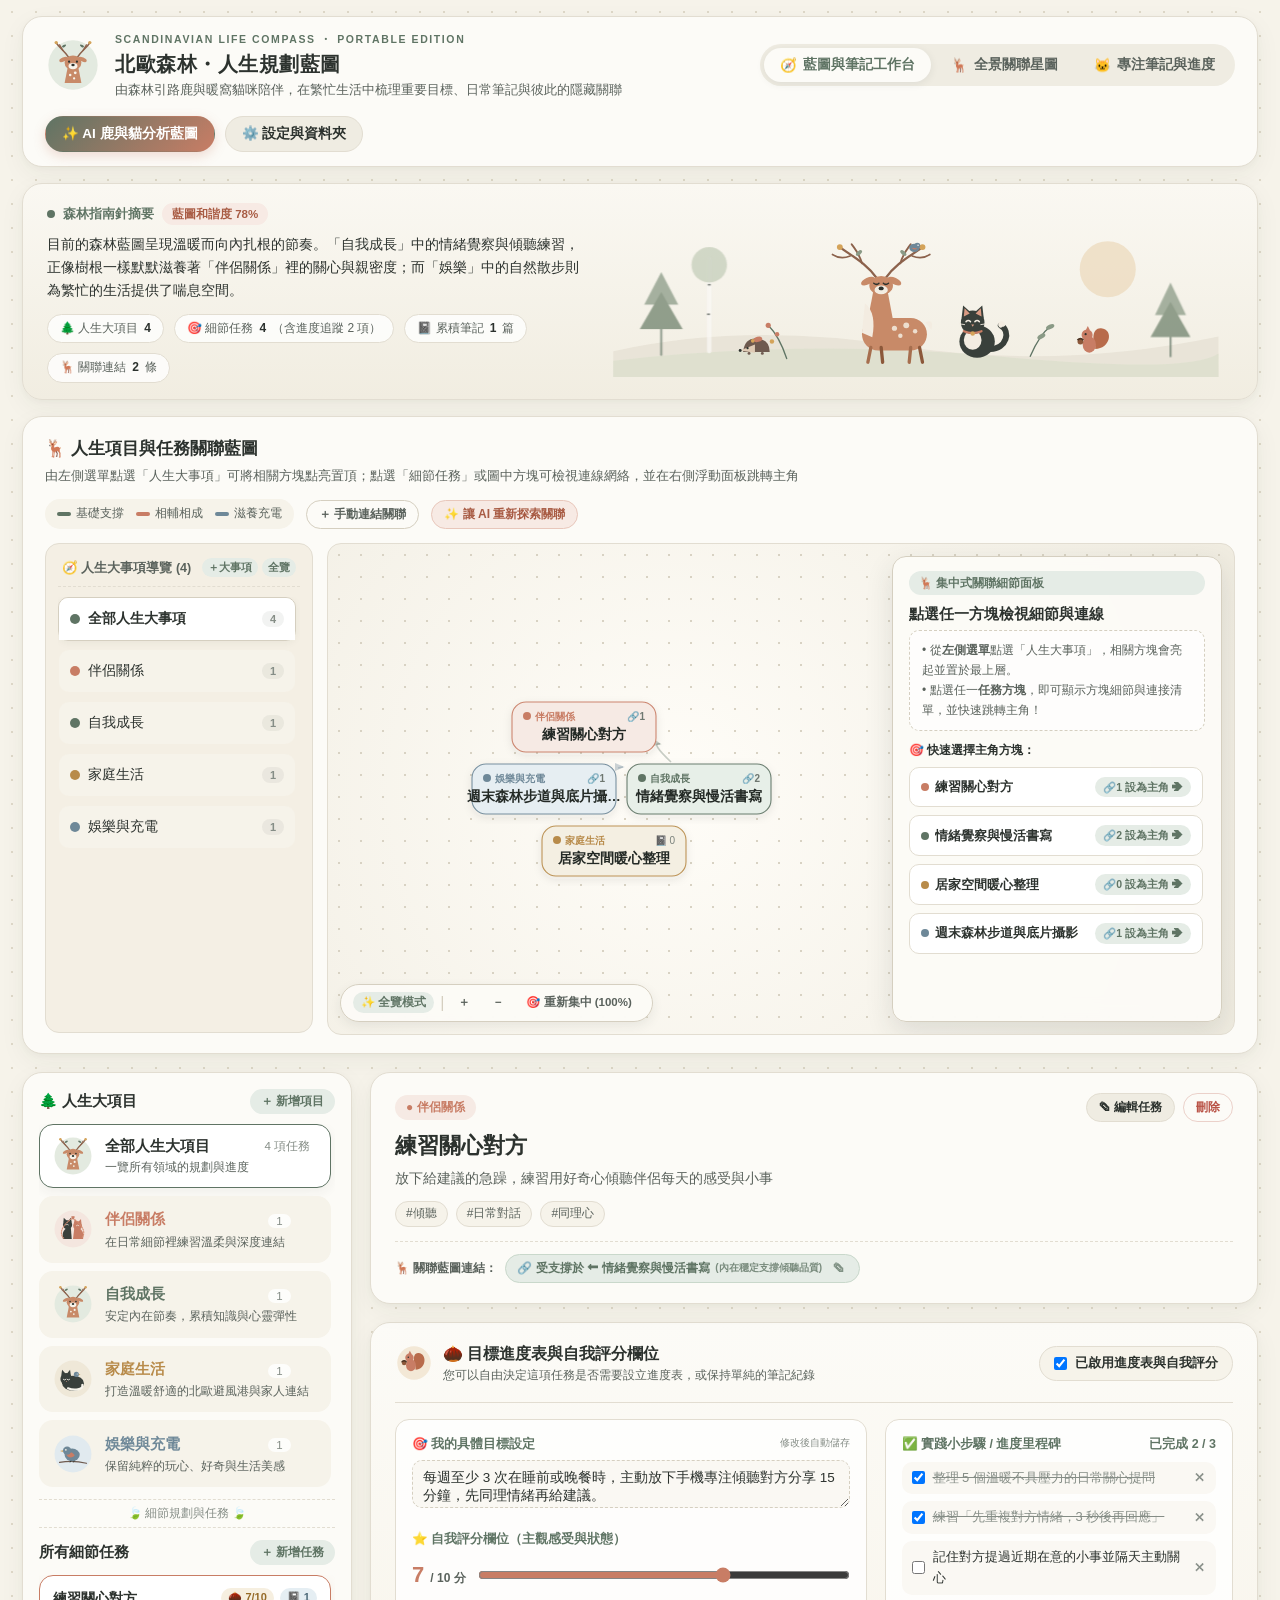
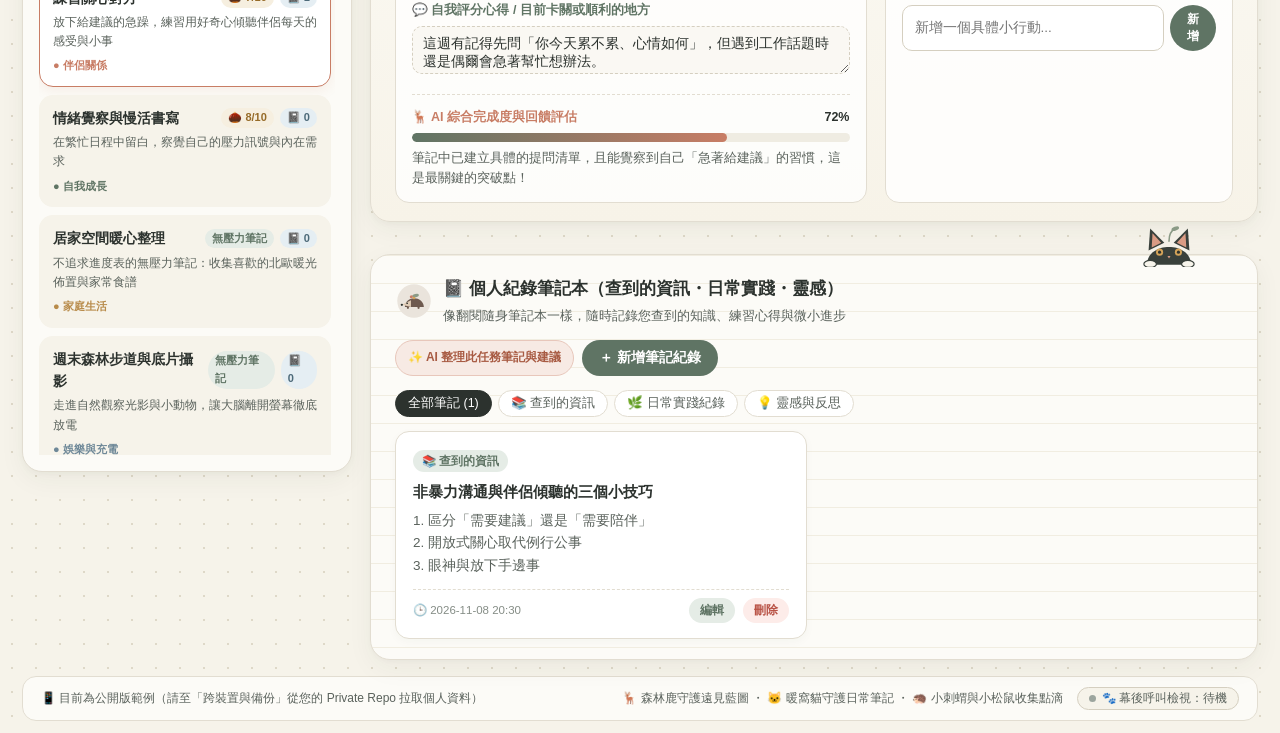
==== commit fd800af3: "Upgrade blueprint graph to Obsidian-style clustered layout and scrollable sidebar" ====
--- a/app/index.html
+++ b/app/index.html
@@ -74,12 +74,12 @@
     <!-- Main Content Workspace -->
     <main class="workspace-container" id="workspaceContainer">
 
-      <!-- SECTION A: Interactive Life Blueprint & Connections Graph -->
+      <!-- SECTION A: Interactive Obsidian-Style Life Blueprint & Connections Graph -->
       <section class="blueprint-section card-surface" id="blueprintSection">
         <div class="section-header">
           <div class="section-title-group">
             <h2>🦌 人生項目與任務關聯藍圖</h2>
-            <span class="section-subtitle">點選任一項目可點亮「它發射出的關聯線、標籤與連到的項目」；滾輪或左下角按鈕可縮放平移全圖</span>
+            <span class="section-subtitle">由左側選單點選「人生大事項」可將相關方塊點亮置頂；點選「細節任務」或圖中方塊可檢視連線網絡，並在右側浮動面板跳轉主角</span>
           </div>
           <div class="blueprint-toolbar">
             <div class="legend-group">
@@ -93,13 +93,21 @@
         </div>
 
         <div class="blueprint-canvas-wrapper">
-          <div class="blueprint-svg-container" id="blueprintGraphContainer">
-            <!-- Dynamic SVG Graph of Pillars, Tasks, and Curved Connections -->
-          </div>
-
-          <!-- Selected Connection / Insight Floating Drawer inside Graph -->
-          <div class="connection-inspector" id="connectionInspector">
-            <!-- Populated when user clicks a connection or task node -->
+          <!-- Left Navigation Sidebar for Graph (Pillars -> Tasks Accordion) -->
+          <aside class="graph-left-sidebar" id="graphLeftSidebar">
+            <!-- Dynamically rendered by App.renderGraphLeftSidebar() -->
+          </aside>
+
+          <!-- Center Obsidian-Style Graph Stage + Right Floating Inspector Panel -->
+          <div class="blueprint-stage">
+            <div class="blueprint-svg-container" id="blueprintGraphContainer">
+              <!-- Dynamic Obsidian-Style Clustered SVG Graph -->
+            </div>
+
+            <!-- Right Floating Panel (Displays selected block details & clickable connected blocks list) -->
+            <aside class="graph-floating-panel" id="connectionInspector">
+              <!-- Populated by App.renderConnectionInspector() -->
+            </aside>
           </div>
         </div>
       </section>
@@ -337,15 +345,16 @@
         <div id="aiTabContentApi" class="ai-tab-panel">
           <div class="form-row-2">
             <div>
-              <label class="form-label">Google Gemini API Key（免費申請，儲存在您的本地電腦）</label>
-              <input type="password" class="form-input" id="aiApiKeyInput" placeholder="貼上 AIzaSy... 開頭的 API Key" />
+              <label class="form-label">Google Gemini API Key（輸入即自動寫入本機沙盒）</label>
+              <input type="password" class="form-input" id="aiApiKeyInput" placeholder="貼上 AIzaSy... 開頭的 API Key"
+                     oninput="App.saveApiSettingsQuietly()" onchange="App.saveApiSettingsQuietly()" />
             </div>
             <div>
               <label class="form-label" style="display:flex;justify-content:space-between;align-items:center;">
                 <span>選擇主流 Gemini 模型（已排除過輕量模型）</span>
                 <button type="button" class="btn-icon-text" onclick="App.fetchAvailableModels()">🔄 自動偵測主流模型</button>
               </label>
-              <select class="form-select" id="aiModelSelect">
+              <select class="form-select" id="aiModelSelect" onchange="App.saveApiSettingsQuietly()">
                 <option value="gemini-3.8-flash">gemini-3.8-flash 【⭐ 非常夠用・最推薦｜速度與推理兼具】</option>
                 <option value="gemini-3.8-pro">gemini-3.8-pro 【🧠 極度夠用・深度洞察｜適合大量筆記深層推理】</option>
                 <option value="gemini-3.5-pro">gemini-3.5-pro 【🌿 標準夠用・穩定備援｜進階邏輯分析】</option>
@@ -459,19 +468,21 @@
 
           <div class="form-row-2">
             <div>
-              <label class="form-label">個人資料 Private Repo (Owner/Repo)</label>
-              <input type="text" class="form-input" id="ghRepoInput" value="johnny8dada/Life-Cat-Data" placeholder="例如：johnny8dada/Life-Cat-Data" />
+              <label class="form-label">個人資料 Private Repo (Owner/Repo，輸入即自動儲存)</label>
+              <input type="text" class="form-input" id="ghRepoInput" value="johnny8dada/Life-Cat-Data" placeholder="例如：johnny8dada/Life-Cat-Data"
+                     oninput="App.saveGithubSyncConfig()" onchange="App.saveGithubSyncConfig()" />
             </div>
             <div>
-              <label class="form-label">GitHub Personal Access Token (ghp_...)</label>
-              <input type="password" class="form-input" id="ghTokenInput" placeholder="貼上 ghp_ 或 github_pat_ 開頭的 Token" />
+              <label class="form-label">GitHub Personal Access Token (ghp_...，輸入即自動儲存)</label>
+              <input type="password" class="form-input" id="ghTokenInput" placeholder="貼上 ghp_ 或 github_pat_ 開頭的 Token"
+                     oninput="App.saveGithubSyncConfig()" onchange="App.saveGithubSyncConfig()" />
             </div>
           </div>
 
           <div style="display:flex;align-items:center;justify-content:space-between;flex-wrap:wrap;gap:10px;margin-top:10px;">
             <label style="display:inline-flex;align-items:center;gap:6px;font-size:12.5px;font-weight:600;cursor:pointer;">
-              <input type="checkbox" id="ghAutoSyncCheckbox" onchange="App.saveGithubSyncConfig()" />
-              <span>🔄 修改資料後自動同步至 Private Repo（推薦開啟）</span>
+              <input type="checkbox" id="ghAutoSyncCheckbox" checked onchange="App.saveGithubSyncConfig(true)" />
+              <span>🔄 自動雙向同步（重開時自動拉取最新資料、編輯後自動上傳）</span>
             </label>
             <div style="display:flex;gap:8px;flex-wrap:wrap;">
               <button type="button" class="btn btn-xs btn-soft" onclick="App.saveGithubSyncConfig(true)">💾 儲存設定</button>
@@ -481,6 +492,11 @@
           </div>
 
           <div id="ghSyncStatusBox" class="ai-status-box hidden" style="margin-top:10px;"></div>
+
+          <!-- Built-in Sandbox Storage Inspector (Visible directly on iPhone & PC) -->
+          <div id="sandboxInspectorBox" style="margin-top:10px;padding:9px 12px;background:rgba(255,255,255,0.75);border:1px dashed var(--border-warm);border-radius:8px;font-size:12px;color:var(--ink-secondary);line-height:1.6;">
+            正在檢測本機沙盒儲存空間...
+          </div>
         </div>
 
         <label class="form-label" style="margin-top:4px;">📦 本地指定資料夾 (`data/`) 與手動備份管理</label>
@@ -494,7 +510,7 @@
         </div>
       </div>
       <div class="modal-footer">
-        <button class="btn btn-primary" onclick="App.closeModal('settingsModal')">完成</button>
+        <button class="btn btn-primary" onclick="App.saveGithubSyncConfig(true); App.closeModal('settingsModal')">💾 儲存並完成</button>
       </div>
     </div>
   </div>
--- a/app/styles.css
+++ b/app/styles.css
@@ -412,27 +412,242 @@
 
 .blueprint-canvas-wrapper {
   display: grid;
-  grid-template-columns: 1fr 330px;
-  gap: 16px;
+  grid-template-columns: 268px 1fr;
+  gap: 14px;
   align-items: stretch;
 }
 
-.blueprint-svg-container {
-  background: radial-gradient(circle at 50% 50%, #FBF9F3 0%, #EFECE1 100%);
+/* Left Sidebar inside Blueprint Graph (Obsidian-style Pillar & Task Explorer) */
+.graph-left-sidebar {
+  background: var(--surface-warm);
   border: 1px solid var(--border-subtle);
   border-radius: var(--radius-md);
-  min-height: 360px;
+  padding: 12px;
+  display: flex;
+  flex-direction: column;
+  gap: 8px;
+  height: 490px;
+  max-height: 490px;
+  overflow: hidden;
+}
+
+.graph-sidebar-header,
+.graph-sidebar-title {
+  font-size: 12.5px;
+  font-weight: 700;
+  color: var(--ink-secondary);
+  padding: 2px 4px 8px;
+  border-bottom: 1px dashed var(--border-subtle);
+  margin-bottom: 2px;
+  display: flex;
+  align-items: center;
+  justify-content: space-between;
+  flex-shrink: 0;
+}
+
+/* Scrollable container for all Life Pillars so adding more items NEVER shrinks blocks or font size */
+.graph-pillars-scroll-area {
+  flex: 1;
+  min-height: 0;
+  overflow-y: auto;
+  overflow-x: hidden;
+  display: flex;
+  flex-direction: column;
+  gap: 8px;
+  padding-right: 4px;
+  overscroll-behavior: contain;
+}
+
+.graph-pillars-scroll-area::-webkit-scrollbar,
+.graph-pillar-tasks::-webkit-scrollbar {
+  width: 5px;
+}
+
+.graph-pillars-scroll-area::-webkit-scrollbar-track,
+.graph-pillar-tasks::-webkit-scrollbar-track {
+  background: rgba(44, 50, 46, 0.04);
+  border-radius: 99px;
+}
+
+.graph-pillars-scroll-area::-webkit-scrollbar-thumb,
+.graph-pillar-tasks::-webkit-scrollbar-thumb {
+  background: rgba(95, 116, 100, 0.32);
+  border-radius: 99px;
+}
+
+.graph-pillars-scroll-area::-webkit-scrollbar-thumb:hover,
+.graph-pillar-tasks::-webkit-scrollbar-thumb:hover {
+  background: rgba(95, 116, 100, 0.55);
+}
+
+.graph-pillar-group {
+  border-radius: var(--radius-sm);
+  overflow: visible;
+  border: 1px solid transparent;
+  transition: all 0.16s ease;
+  flex-shrink: 0;
+}
+
+.graph-pillar-group.active {
+  background: rgba(255, 255, 255, 0.92);
+  border-color: var(--border-warm);
+  box-shadow: 0 2px 8px rgba(44, 50, 46, 0.05);
+}
+
+.graph-pillar-btn {
+  width: 100%;
+  min-height: 42px;
+  border: none;
+  background: var(--bg-oat);
+  padding: 9px 11px;
+  border-radius: var(--radius-sm);
+  display: flex;
+  align-items: center;
+  justify-content: space-between;
+  gap: 8px;
+  cursor: pointer;
+  font-family: inherit;
+  text-align: left;
+  transition: background 0.15s ease;
+  flex-shrink: 0;
+}
+
+.graph-pillar-btn:hover {
+  background: var(--bg-birch);
+}
+
+.graph-pillar-group.active .graph-pillar-btn {
+  background: #FFFFFF;
+  font-weight: 700;
+  border-radius: var(--radius-sm) var(--radius-sm) 0 0;
+}
+
+.graph-pillar-dot {
+  width: 10px;
+  height: 10px;
+  border-radius: 50%;
+  flex-shrink: 0;
+}
+
+.graph-pillar-name {
+  flex: 1;
+  font-size: 13.5px;
+  line-height: 1.35;
+  color: var(--ink-primary);
+  white-space: nowrap;
+  overflow: hidden;
+  text-overflow: ellipsis;
+}
+
+.graph-pillar-count {
+  font-size: 11px;
+  font-weight: 700;
+  color: var(--ink-muted);
+  background: rgba(44, 50, 46, 0.06);
+  padding: 2px 8px;
+  border-radius: 99px;
+  flex-shrink: 0;
+}
+
+/* Scrollable expanded task list inside a Pillar — never cuts off when there are many tasks */
+.graph-pillar-tasks {
+  padding: 6px 6px 8px 12px;
+  display: none;
+  flex-direction: column;
+  gap: 5px;
+  border-top: 1px dashed var(--border-subtle);
+  background: rgba(252, 251, 247, 0.85);
+  border-radius: 0 0 var(--radius-sm) var(--radius-sm);
+  max-height: 220px;
+  overflow-y: auto;
+  overflow-x: hidden;
+  overscroll-behavior: contain;
+  flex-shrink: 0;
+}
+
+.graph-pillar-tasks.expanded {
+  display: flex;
+}
+
+.graph-task-item {
+  border: 1px solid transparent;
+  background: rgba(255, 255, 255, 0.65);
+  min-height: 36px;
+  padding: 7px 10px;
+  border-radius: 8px;
+  font-size: 13px;
+  line-height: 1.35;
+  color: var(--ink-secondary);
+  cursor: pointer;
+  display: flex;
+  align-items: center;
+  justify-content: space-between;
+  gap: 6px;
+  text-align: left;
+  font-family: inherit;
+  transition: all 0.14s ease;
+  flex-shrink: 0;
+}
+
+.graph-task-bullet {
+  width: 6px;
+  height: 6px;
+  border-radius: 50%;
+  flex-shrink: 0;
+}
+
+.graph-task-title {
+  flex: 1;
+  white-space: nowrap;
+  overflow: hidden;
+  text-overflow: ellipsis;
+}
+
+.graph-task-conn-badge {
+  font-size: 10.5px;
+  color: var(--ink-muted);
+  flex-shrink: 0;
+}
+
+.graph-task-item:hover {
+  background: var(--bg-oat);
+  color: var(--ink-primary);
+}
+
+.graph-task-item.active {
+  background: var(--sage-soft);
+  border-color: var(--sage-primary);
+  color: var(--ink-primary);
+  font-weight: 700;
+}
+
+/* Center Obsidian Graph Stage + Right Floating Panel */
+.blueprint-stage {
+  position: relative;
+  border-radius: var(--radius-md);
+  border: 1px solid var(--border-subtle);
+  overflow: hidden;
+  min-height: 490px;
+  background:
+    radial-gradient(circle at 38% 50%, rgba(255, 253, 248, 0.92) 0%, rgba(239, 235, 223, 0.95) 100%);
+}
+
+.blueprint-svg-container {
+  width: 100%;
+  height: 490px;
   position: relative;
   overflow: hidden;
   display: flex;
   align-items: center;
   justify-content: center;
   user-select: none;
+  background-image: radial-gradient(#D8D2C3 1px, transparent 1px);
+  background-size: 22px 22px;
 }
 
 .blueprint-svg {
   width: 100%;
-  height: 360px;
+  height: 490px;
   display: block;
   cursor: grab;
 }
@@ -441,23 +656,23 @@
 }
 
 .node-svg-group, .conn-svg-group {
-  transition: opacity 0.25s ease;
+  transition: opacity 0.22s ease;
 }
 
 .graph-floating-controls {
   position: absolute;
-  bottom: 10px;
+  bottom: 12px;
   left: 12px;
   display: flex;
   align-items: center;
   gap: 6px;
-  background: rgba(252, 251, 247, 0.88);
-  backdrop-filter: blur(4px);
-  border: 1px solid var(--border-subtle);
-  border-radius: 999px;
-  padding: 4px 10px;
-  box-shadow: 0 2px 8px rgba(44, 50, 46, 0.06);
-  z-index: 5;
+  background: rgba(252, 251, 247, 0.92);
+  backdrop-filter: blur(6px);
+  border: 1px solid var(--border-warm);
+  border-radius: 999px;
+  padding: 5px 12px;
+  box-shadow: 0 4px 12px rgba(44, 50, 46, 0.08);
+  z-index: 8;
 }
 
 .graph-ctrl-btn {
@@ -480,15 +695,82 @@
   color: var(--sage-primary);
 }
 
-/* Connection Inspector Card */
-.connection-inspector {
-  background: var(--surface-warm);
+/* Right Floating Inspector Panel over the Graph Canvas */
+.graph-floating-panel {
+  position: absolute;
+  top: 12px;
+  right: 12px;
+  bottom: 12px;
+  width: 330px;
+  max-width: calc(100% - 24px);
+  background: rgba(252, 251, 247, 0.94);
+  backdrop-filter: blur(10px);
+  -webkit-backdrop-filter: blur(10px);
+  border: 1px solid var(--border-warm);
+  border-radius: var(--radius-md);
+  box-shadow: 0 10px 28px rgba(44, 50, 46, 0.12);
+  padding: 14px 16px;
+  display: flex;
+  flex-direction: column;
+  justify-content: flex-start;
+  overflow-y: auto;
+  z-index: 10;
+  transition: transform 0.22s ease, opacity 0.22s ease;
+}
+
+.connected-block-card {
+  background: #FFFFFF;
   border: 1px solid var(--border-subtle);
-  border-radius: var(--radius-md);
-  padding: 16px;
+  border-radius: 10px;
+  padding: 9px 11px;
+  margin-bottom: 8px;
+  cursor: pointer;
+  transition: all 0.16s ease;
+}
+
+.connected-block-card:hover {
+  border-color: var(--sage-primary);
+  background: #FAFDFB;
+  transform: translateX(-2px);
+  box-shadow: 0 4px 12px rgba(44, 50, 46, 0.07);
+}
+
+.floating-panel-inner {
   display: flex;
   flex-direction: column;
-  justify-content: space-between;
+  height: 100%;
+}
+
+.protagonist-detail-card {
+  background: #FFFFFF;
+  border: 1px solid var(--border-subtle);
+  border-radius: 10px;
+  padding: 10px 12px;
+  box-shadow: 0 2px 8px rgba(44, 50, 46, 0.04);
+}
+
+.connected-blocks-list {
+  display: flex;
+  flex-direction: column;
+  overflow-y: auto;
+  padding-right: 2px;
+}
+
+.jump-protagonist-pill {
+  font-size: 10.5px;
+  font-weight: 700;
+  color: var(--sage-primary);
+  background: var(--sage-soft);
+  padding: 2px 8px;
+  border-radius: 99px;
+  white-space: nowrap;
+  flex-shrink: 0;
+  transition: all 0.14s ease;
+}
+
+.connected-block-card:hover .jump-protagonist-pill {
+  background: var(--sage-primary);
+  color: #FFFFFF;
 }
 
 .inspector-badge {
@@ -571,6 +853,9 @@
   display: flex;
   flex-direction: column;
   gap: 8px;
+  max-height: 380px;
+  overflow-y: auto;
+  padding-right: 4px;
 }
 
 .pillar-item {
@@ -584,6 +869,7 @@
   cursor: pointer;
   transition: all 0.18s ease;
   position: relative;
+  flex-shrink: 0;
 }
 
 .pillar-item:hover {
@@ -661,6 +947,9 @@
   display: flex;
   flex-direction: column;
   gap: 8px;
+  max-height: 480px;
+  overflow-y: auto;
+  padding-right: 4px;
 }
 
 .task-nav-card {
@@ -670,6 +959,7 @@
   border: 1.5px solid transparent;
   cursor: pointer;
   transition: all 0.18s ease;
+  flex-shrink: 0;
 }
 
 .task-nav-card:hover {
@@ -1597,7 +1887,30 @@
 
   .blueprint-svg-container {
     min-height: 360px;
+    height: 360px;
     touch-action: none;
+  }
+
+  .blueprint-svg {
+    height: 360px;
+  }
+
+  .graph-left-sidebar {
+    height: auto;
+    max-height: 320px;
+  }
+
+  .graph-pillar-tasks {
+    max-height: 180px;
+  }
+
+  .graph-floating-panel {
+    position: static;
+    width: 100%;
+    max-width: 100%;
+    border-top: 1px solid var(--border-warm);
+    border-radius: 0 0 var(--radius-md) var(--radius-md);
+    box-shadow: none;
   }
 
   .graph-floating-controls {
